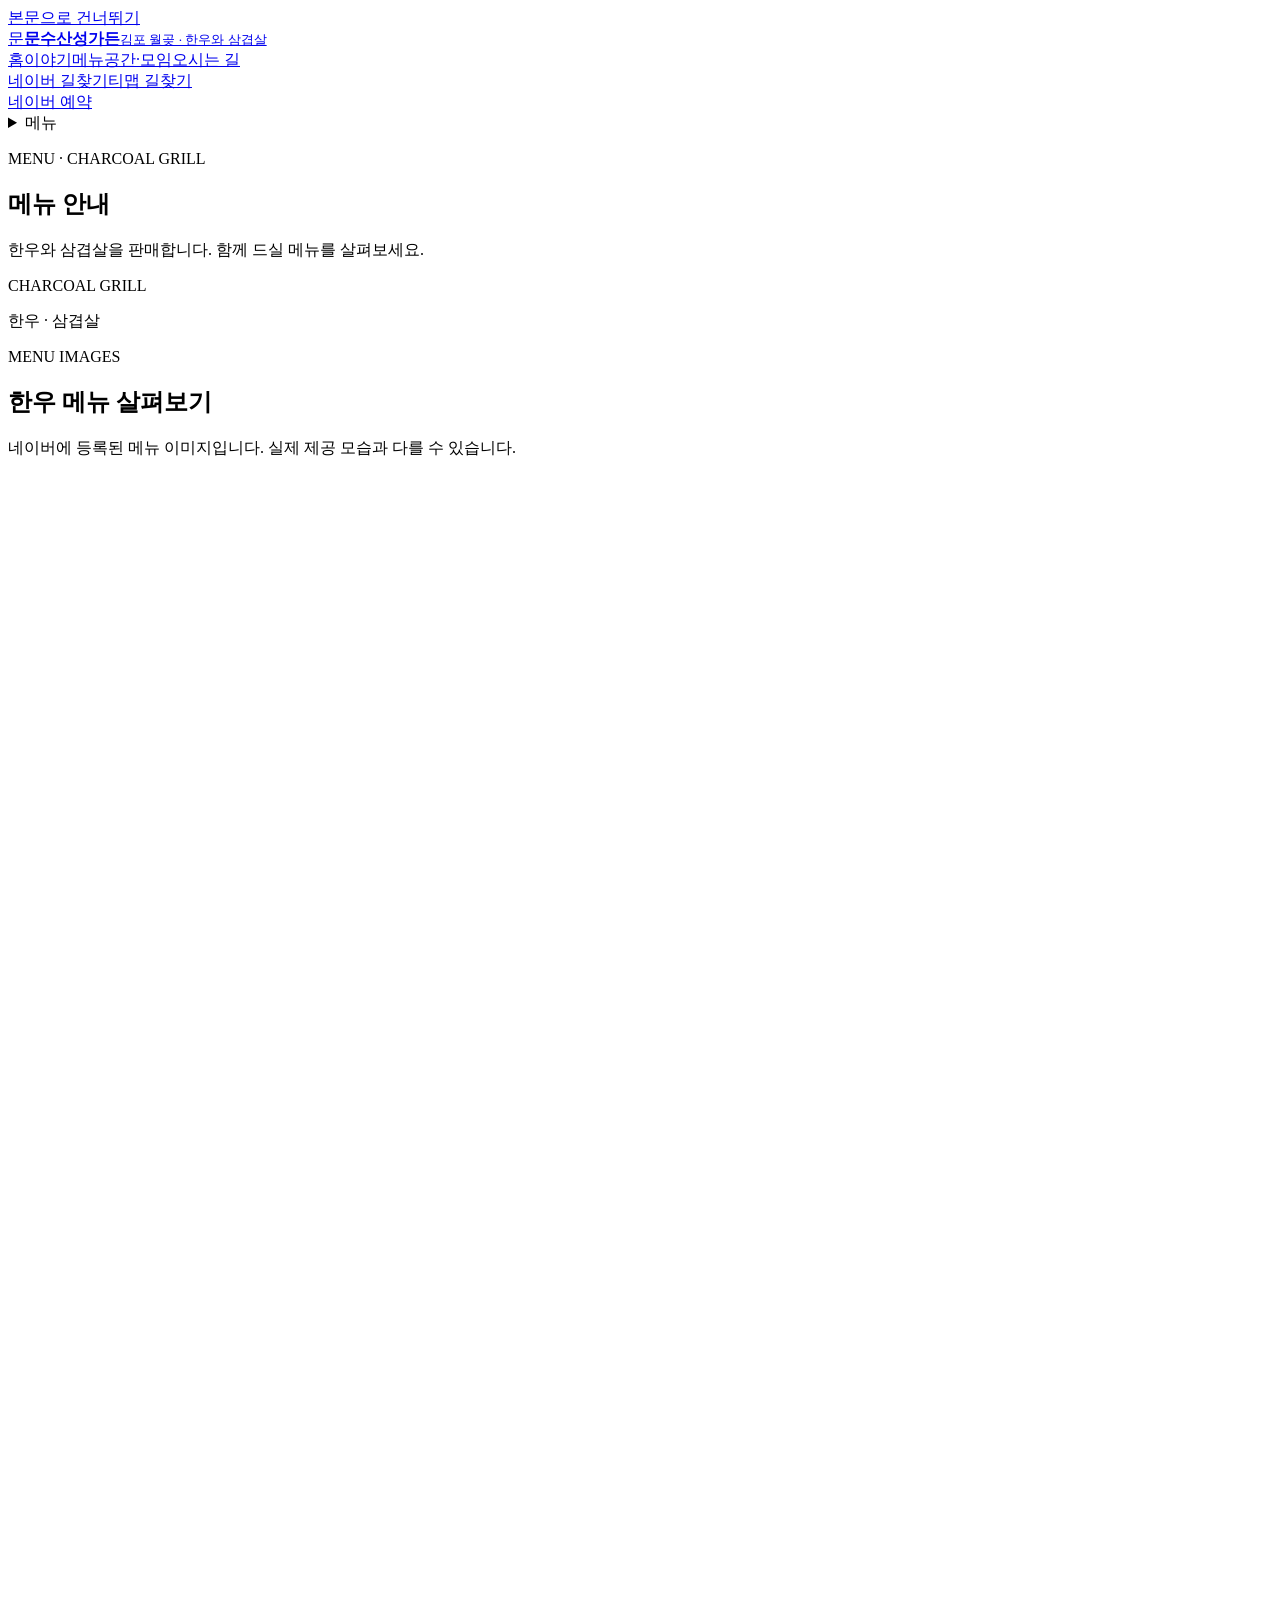
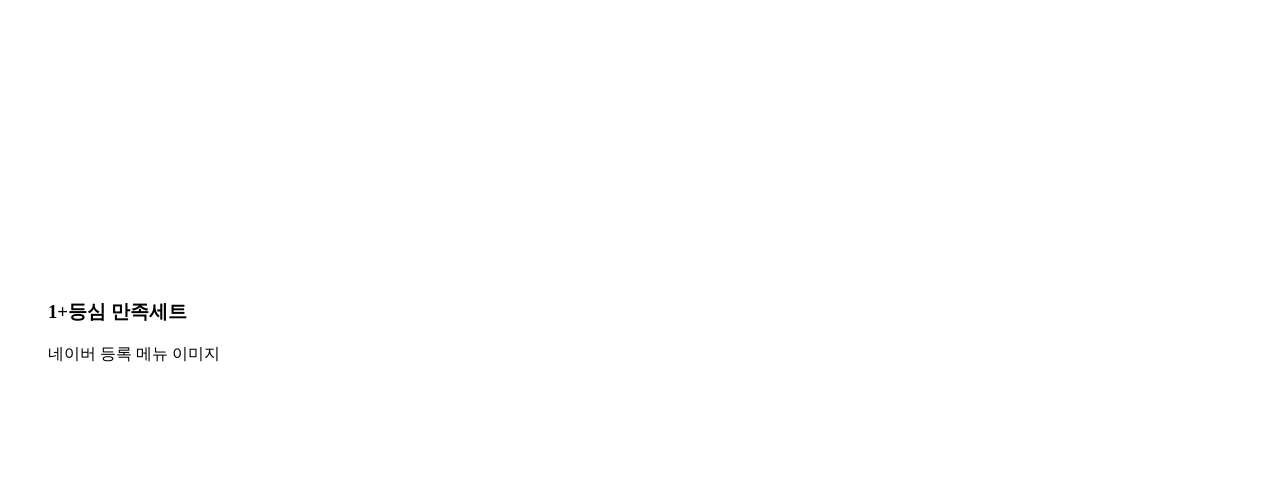
==== menu/index.html @ 312e9625 "문수산성가든 고객용 정적 홈페이지 최초 공개 검증된 Pages 후보 81파일만 포함. 실제 사진 및 5개 페이지, 예약과 길찾기 연결. 개발 원본과 내부 자료 제외." ====
<!DOCTYPE html><html lang="ko"><head><meta charset="UTF-8"><meta name="viewport" content="width=device-width, initial-scale=1"><meta name="generator" content="Astro v7.2.1"><meta name="robots" content="index, follow"><meta name="description" content="문수산성가든의 한우 메뉴 이미지와 네이버에 등록된 한우·돼지고기·식사 메뉴판을 확인하세요."><meta property="og:type" content="website"><meta property="og:locale" content="ko_KR"><meta property="og:site_name" content="문수산성가든"><meta property="og:title" content="대표 메뉴 | 문수산성가든"><meta property="og:description" content="문수산성가든의 한우 메뉴 이미지와 네이버에 등록된 한우·돼지고기·식사 메뉴판을 확인하세요."><meta name="twitter:card" content="summary"><meta name="theme-color" content="#183a31"><title>대표 메뉴 | 문수산성가든</title><link rel="stylesheet" href="/munsusanseong-garden/_astro/BaseLayout.BiFxK9zG.css"></head><body class="has-mobile-actions" data-mobile-action-count="3"><a class="skip-link" href="#main-content">본문으로 건너뛰기</a><header class="site-header"><div class="shell header-inner"><a class="brand" href="/munsusanseong-garden/" aria-label="문수산성가든 홈"><span class="brand-mark" aria-hidden="true">문</span><span class="brand-copy"><strong>문수산성가든</strong><small>김포 월곶 · 한우와 삼겹살</small></span></a><nav class="desktop-nav" aria-label="주요 메뉴"><a href="/munsusanseong-garden/">홈</a><a href="/munsusanseong-garden/story/">이야기</a><a href="/munsusanseong-garden/menu/" aria-current="page">메뉴</a><a href="/munsusanseong-garden/space/">공간·모임</a><a href="/munsusanseong-garden/visit/">오시는 길</a></nav><div class="header-actions"><div class="header-visit-actions"><a class="action-link action-link--header" href="https://map.naver.com/p/directions/-/3z02u9,2ASVfe,%EB%AC%B8%EC%88%98%EC%82%B0%EC%84%B1%EA%B0%80%EB%93%A0,11870357,PLACE_POI/-/transit?c=14.00,0,0,0,dh" target="_blank" rel="noopener noreferrer" aria-label="네이버 길찾기" data-cta-status="confirmed" data-action-key="naver-directions" style="--action-icon: url(/munsusanseong-garden/images/brands/naver-map.png)">네이버 길찾기</a><a class="action-link action-link--header" href="https://tmap.life/bdfa092c1" target="_blank" rel="noopener noreferrer" aria-label="티맵 길찾기" data-cta-status="confirmed" data-action-key="tmap-directions" style="--action-icon: url(/munsusanseong-garden/images/brands/tmap.png)">티맵 길찾기</a></div><a class="action-link action-link--header" href="https://map.naver.com/p/entry/place/11870357?lng=126.5579813&amp;lat=37.7303524&amp;placePath=%2Fbooking%3Ffrom%3Dmap%26fromPanelNum%3D1%26additionalHeight%3D76%26timestamp%3D202611030040%26locale%3Dko%26svcName%3Dmap_pcv5%26entry%3Dbmp&amp;entry=plt&amp;searchType=place&amp;c=15.00,0,0,0,dh" target="_blank" rel="noopener noreferrer" aria-label="네이버 예약" data-cta-status="confirmed" data-action-key="naver-reservation">네이버 예약</a><details class="mobile-menu" data-mobile-menu><summary aria-label="메뉴 열기" aria-expanded="false" aria-controls="mobile-navigation"><span data-menu-label>메뉴</span><span class="menu-lines" aria-hidden="true"></span></summary><nav id="mobile-navigation" aria-label="모바일 주요 메뉴"><a href="/munsusanseong-garden/">홈</a><a href="/munsusanseong-garden/story/">이야기</a><a href="/munsusanseong-garden/menu/" aria-current="page">메뉴</a><a href="/munsusanseong-garden/space/">공간·모임</a><a href="/munsusanseong-garden/visit/">오시는 길</a><a class="action-link action-link--secondary" href="https://map.naver.com/p/directions/-/3z02u9,2ASVfe,%EB%AC%B8%EC%88%98%EC%82%B0%EC%84%B1%EA%B0%80%EB%93%A0,11870357,PLACE_POI/-/transit?c=14.00,0,0,0,dh" target="_blank" rel="noopener noreferrer" aria-label="네이버 길찾기" data-cta-status="confirmed" data-action-key="naver-directions" style="--action-icon: url(/munsusanseong-garden/images/brands/naver-map.png)">네이버 길찾기</a><a class="action-link action-link--secondary" href="https://tmap.life/bdfa092c1" target="_blank" rel="noopener noreferrer" aria-label="티맵 길찾기" data-cta-status="confirmed" data-action-key="tmap-directions" style="--action-icon: url(/munsusanseong-garden/images/brands/tmap.png)">티맵 길찾기</a></nav></details></div></div></header><script type="module">document.querySelectorAll(`[data-mobile-menu]`).forEach(e=>{let t=e.querySelector(`summary`),n=e.querySelector(`[data-menu-label]`),r=e.querySelector(`nav`);if(!t||!n||!r)return;let i=()=>{let r=e.open;t.setAttribute(`aria-expanded`,String(r)),t.setAttribute(`aria-label`,r?`메뉴 닫기`:`메뉴 열기`),n.textContent=r?`닫기`:`메뉴`,document.body.classList.toggle(`mobile-menu-open`,r)};e.addEventListener(`toggle`,()=>{i(),e.open&&requestAnimationFrame(()=>r.querySelector(`a`)?.focus())}),document.addEventListener(`keydown`,n=>{n.key===`Escape`&&e.open&&(e.open=!1,t.focus())}),document.addEventListener(`pointerdown`,t=>{e.open&&!e.contains(t.target)&&(e.open=!1)}),r.querySelectorAll(`a`).forEach(t=>{t.addEventListener(`click`,()=>{e.open=!1})}),i()});</script><main id="main-content" tabindex="-1"><section class="menu-v2-hero" aria-labelledby="menu-page-title"><div class="shell menu-v2-hero__grid"><div class="menu-v2-hero__copy"><p class="menu-v2-kicker">MENU · CHARCOAL GRILL</p><h1 id="menu-page-title">메뉴 안내</h1><p class="menu-v2-hero__description">한우와 삼겹살을 판매합니다. 함께 드실 메뉴를 살펴보세요.</p></div><div class="menu-text-intro"><span>CHARCOAL GRILL</span><p>한우 <span aria-hidden="true">·</span> 삼겹살</p></div></div></section><section class="menu-v2-section" aria-labelledby="naver-food-title"><div class="shell"><div class="menu-v2-section-heading"><div><p class="menu-v2-kicker">MENU IMAGES</p><h2 id="naver-food-title">한우 메뉴 살펴보기</h2></div><p>네이버에 등록된 메뉴 이미지입니다. 실제 제공 모습과 다를 수 있습니다.</p></div><div class="naver-food-grid"><figure class="naver-food-card"><img src="/munsusanseong-garden/images/naver/sirloin-1122.webp" alt="접시에 담긴 등심 — 네이버 등록 메뉴 이미지" srcset="/munsusanseong-garden/images/naver/sirloin-360.webp 360w, /munsusanseong-garden/images/naver/sirloin-720.webp 720w, /munsusanseong-garden/images/naver/sirloin-1122.webp 1122w" sizes="(max-width: 700px) calc(100vw - 40px), (max-width: 1100px) 50vw, 720px" width="1122" height="1402" loading="lazy" decoding="async"><figcaption><h3>1+등심 만족세트</h3><p>네이버 등록 메뉴 이미지</p></figcaption></figure><figure class="naver-food-card"><img src="/munsusanseong-garden/images/naver/assorted-beef-1122.webp" alt="여러 부위의 소고기가 담긴 접시 — 네이버 등록 메뉴 이미지" srcset="/munsusanseong-garden/images/naver/assorted-beef-360.webp 360w, /munsusanseong-garden/images/naver/assorted-beef-720.webp 720w, /munsusanseong-garden/images/naver/assorted-beef-1122.webp 1122w" sizes="(max-width: 700px) calc(100vw - 40px), (max-width: 1100px) 50vw, 720px" width="1122" height="1402" loading="lazy" decoding="async"><figcaption><h3>스페셜모듬 가족세트</h3><p>네이버 등록 메뉴 이미지</p></figcaption></figure></div></div></section><section class="menu-v2-section menu-v2-section--paper" aria-labelledby="naver-board-title"><div class="shell"><div class="menu-v2-section-heading"><div><p class="menu-v2-kicker">MENU BOARD</p><h2 id="naver-board-title">메뉴판</h2></div><p>이미지를 누르면 새 탭에서 크게 볼 수 있습니다.</p></div><div class="naver-board-grid"><figure><a href="/munsusanseong-garden/images/naver/menu-board-beef-1122.webp" target="_blank" rel="noopener noreferrer" aria-label="한우 메뉴판 크게 보기 (새 탭)"><img src="/munsusanseong-garden/images/naver/menu-board-beef-1122.webp" alt="네이버 등록 한우 메뉴판" srcset="/munsusanseong-garden/images/naver/menu-board-beef-360.webp 360w, /munsusanseong-garden/images/naver/menu-board-beef-720.webp 720w, /munsusanseong-garden/images/naver/menu-board-beef-1122.webp 1122w" sizes="(max-width: 700px) calc(100vw - 40px), 33vw" width="1122" height="1402" loading="lazy" decoding="async"><span>한우 메뉴판 크게 보기 ↗</span></a></figure><figure><a href="/munsusanseong-garden/images/naver/menu-board-pork-1122.webp" target="_blank" rel="noopener noreferrer" aria-label="돼지고기 메뉴판 크게 보기 (새 탭)"><img src="/munsusanseong-garden/images/naver/menu-board-pork-1122.webp" alt="네이버 등록 돼지고기 메뉴판" srcset="/munsusanseong-garden/images/naver/menu-board-pork-360.webp 360w, /munsusanseong-garden/images/naver/menu-board-pork-720.webp 720w, /munsusanseong-garden/images/naver/menu-board-pork-1122.webp 1122w" sizes="(max-width: 700px) calc(100vw - 40px), 33vw" width="1122" height="1402" loading="lazy" decoding="async"><span>돼지고기 메뉴판 크게 보기 ↗</span></a></figure><figure><a href="/munsusanseong-garden/images/naver/menu-board-sides-1122.webp" target="_blank" rel="noopener noreferrer" aria-label="식사 및 음료 메뉴판 크게 보기 (새 탭)"><img src="/munsusanseong-garden/images/naver/menu-board-sides-1122.webp" alt="네이버 등록 식사 및 음료 메뉴판" srcset="/munsusanseong-garden/images/naver/menu-board-sides-360.webp 360w, /munsusanseong-garden/images/naver/menu-board-sides-720.webp 720w, /munsusanseong-garden/images/naver/menu-board-sides-1122.webp 1122w" sizes="(max-width: 700px) calc(100vw - 40px), 33vw" width="1122" height="1402" loading="lazy" decoding="async"><span>식사 및 음료 메뉴판 크게 보기 ↗</span></a></figure></div><p class="naver-menu-note">네이버 등록 메뉴판 · 2026년 11월 5일 확인<br>등록된 메뉴 목록과 메뉴판의 일부 가격·중량이 다릅니다. 주문 전 매장에 현재 메뉴와 가격을 확인해 주세요.</p><a class="home-v2-text-link" href="https://m.place.naver.com/restaurant/11870357/menu/list" target="_blank" rel="noopener noreferrer">네이버 메뉴 확인 ↗</a></div></section><section class="menu-v2-section" aria-labelledby="menu-selection-title"><div class="shell"><div class="menu-v2-section-heading"><div><p class="menu-v2-kicker">MAIN SELECTION</p><h2 id="menu-selection-title">한우와 삼겹살</h2></div><p>아래 메뉴의 판매 부위와 중량, 가격은 매장에서 확인하실 수 있습니다.</p></div><div class="menu-v2-menu-grid"><article class="menu-v2-menu-card"><div class="menu-v2-menu-card__body"><p class="menu-v2-menu-card__category">고기류</p><h3>한우</h3></div></article><article class="menu-v2-menu-card"><div class="menu-v2-menu-card__body"><p class="menu-v2-menu-card__category">고기류</p><h3>삼겹살</h3></div></article></div><p class="menu-v2-pending-note">가격·중량은 매장 메뉴판을, 원산지는 매장 원산지 표시를 확인해 주세요.</p></div></section><section class="menu-v2-section menu-v2-section--paper" aria-labelledby="menu-charcoal-title"><div class="shell menu-v2-charcoal-layout"><div class="menu-v2-charcoal-copy"><p class="menu-v2-kicker">THE FIRE</p><h2 id="menu-charcoal-title">매장에서 쓰는 석쇠와 화로</h2><p class="menu-v2-charcoal-intro">사진은 테이블 위 석쇠와 화로가 놓인 준비 공간입니다.</p></div><div class="menu-v2-charcoal-gallery"><figure><img src="/munsusanseong-garden/images/real/grill-mesh-01-1600.webp" alt="나무 테이블 위 금속 석쇠" srcset="/munsusanseong-garden/images/real/grill-mesh-01-480.webp 480w, /munsusanseong-garden/images/real/grill-mesh-01-800.webp 800w, /munsusanseong-garden/images/real/grill-mesh-01-1200.webp 1200w, /munsusanseong-garden/images/real/grill-mesh-01-1600.webp 1600w" sizes="(max-width: 700px) calc(100vw - 40px), (max-width: 1100px) 50vw, 720px" width="1600" height="1067" style="object-position: 50% 50%;" loading="lazy" decoding="async"></figure><figure><img src="/munsusanseong-garden/images/real/charcoal-prep-area-01-1600.webp" alt="화로와 도구가 놓인 준비 공간" srcset="/munsusanseong-garden/images/real/charcoal-prep-area-01-480.webp 480w, /munsusanseong-garden/images/real/charcoal-prep-area-01-800.webp 800w, /munsusanseong-garden/images/real/charcoal-prep-area-01-1200.webp 1200w, /munsusanseong-garden/images/real/charcoal-prep-area-01-1600.webp 1600w" sizes="(max-width: 700px) calc(100vw - 40px), (max-width: 1100px) 50vw, 720px" width="1600" height="1067" style="object-position: 50% 50%;" loading="lazy" decoding="async"></figure></div></div></section><section class="menu-v2-visit" aria-labelledby="menu-visit-title"><div class="shell"><div class="menu-v2-visit__panel"><div><p class="menu-v2-kicker">예약 및 오시는 길</p><h2 id="menu-visit-title">예약하고 편하게 찾아오세요</h2><p>식사 예약은 네이버 예약을 이용해 주세요. 오시는 길은 아래 길찾기 버튼에서 확인하실 수 있습니다.</p></div><div class="menu-v2-visit__actions"><a class="action-link action-link--secondary" href="https://map.naver.com/p/entry/place/11870357?lng=126.5579813&amp;lat=37.7303524&amp;placePath=%2Fbooking%3Ffrom%3Dmap%26fromPanelNum%3D1%26additionalHeight%3D76%26timestamp%3D202611030040%26locale%3Dko%26svcName%3Dmap_pcv5%26entry%3Dbmp&amp;entry=plt&amp;searchType=place&amp;c=15.00,0,0,0,dh" target="_blank" rel="noopener noreferrer" aria-label="네이버 예약" data-cta-status="confirmed" data-action-key="naver-reservation">네이버 예약</a><a class="action-link action-link--secondary" href="https://map.naver.com/p/directions/-/3z02u9,2ASVfe,%EB%AC%B8%EC%88%98%EC%82%B0%EC%84%B1%EA%B0%80%EB%93%A0,11870357,PLACE_POI/-/transit?c=14.00,0,0,0,dh" target="_blank" rel="noopener noreferrer" aria-label="네이버 길찾기" data-cta-status="confirmed" data-action-key="naver-directions" style="--action-icon: url(/munsusanseong-garden/images/brands/naver-map.png)">네이버 길찾기</a><a class="action-link action-link--secondary" href="https://tmap.life/bdfa092c1" target="_blank" rel="noopener noreferrer" aria-label="티맵 길찾기" data-cta-status="confirmed" data-action-key="tmap-directions" style="--action-icon: url(/munsusanseong-garden/images/brands/tmap.png)">티맵 길찾기</a></div></div></div></section></main><footer class="site-footer"><div class="shell footer-grid"><div><p class="footer-name">문수산성가든</p><p class="visit-official-notice">영업시간과 휴무는 변경될 수 있으니 방문 전 네이버지도에서 확인해 주세요. <a href="https://m.place.naver.com/restaurant/11870357/home" target="_blank" rel="noopener noreferrer">문수산성가든 네이버지도</a></p></div><dl class="footer-status" aria-label="방문 안내"><div><dt>주소</dt><dd>경기 김포시 월곶면 용강로103번길 70-23</dd></div><div><dt>전화번호</dt><dd>031-997-2337</dd></div><div><dt>영업시간</dt><dd>월~토 10:00–21:30</dd></div><div><dt>정기휴무</dt><dd>매주 일요일</dd></div><div><dt>주차</dt><dd>무료 주차 가능</dd></div></dl></div><div class="shell footer-bottom"><small>© 문수산성가든.</small></div></footer><aside class="mobile-actions" aria-label="빠른 이용 안내" data-action-count="3"><a class="action-link action-link--compact" href="https://map.naver.com/p/entry/place/11870357?lng=126.5579813&amp;lat=37.7303524&amp;placePath=%2Fbooking%3Ffrom%3Dmap%26fromPanelNum%3D1%26additionalHeight%3D76%26timestamp%3D202611030040%26locale%3Dko%26svcName%3Dmap_pcv5%26entry%3Dbmp&amp;entry=plt&amp;searchType=place&amp;c=15.00,0,0,0,dh" target="_blank" rel="noopener noreferrer" aria-label="네이버 예약" data-cta-status="confirmed" data-action-key="naver-reservation">네이버 예약</a><a class="action-link action-link--compact" href="https://map.naver.com/p/directions/-/3z02u9,2ASVfe,%EB%AC%B8%EC%88%98%EC%82%B0%EC%84%B1%EA%B0%80%EB%93%A0,11870357,PLACE_POI/-/transit?c=14.00,0,0,0,dh" target="_blank" rel="noopener noreferrer" aria-label="네이버 길찾기" data-cta-status="confirmed" data-action-key="naver-directions" style="--action-icon: url(/munsusanseong-garden/images/brands/naver-map.png)">네이버 길찾기</a><a class="action-link action-link--compact" href="https://tmap.life/bdfa092c1" target="_blank" rel="noopener noreferrer" aria-label="티맵 길찾기" data-cta-status="confirmed" data-action-key="tmap-directions" style="--action-icon: url(/munsusanseong-garden/images/brands/tmap.png)">티맵 길찾기</a></aside><script type="module">var e=document.querySelector(`.skip-link`),t=document.querySelector(`#main-content`);e?.addEventListener(`click`,()=>{requestAnimationFrame(()=>t?.focus({preventScroll:!0}))});</script></body></html>
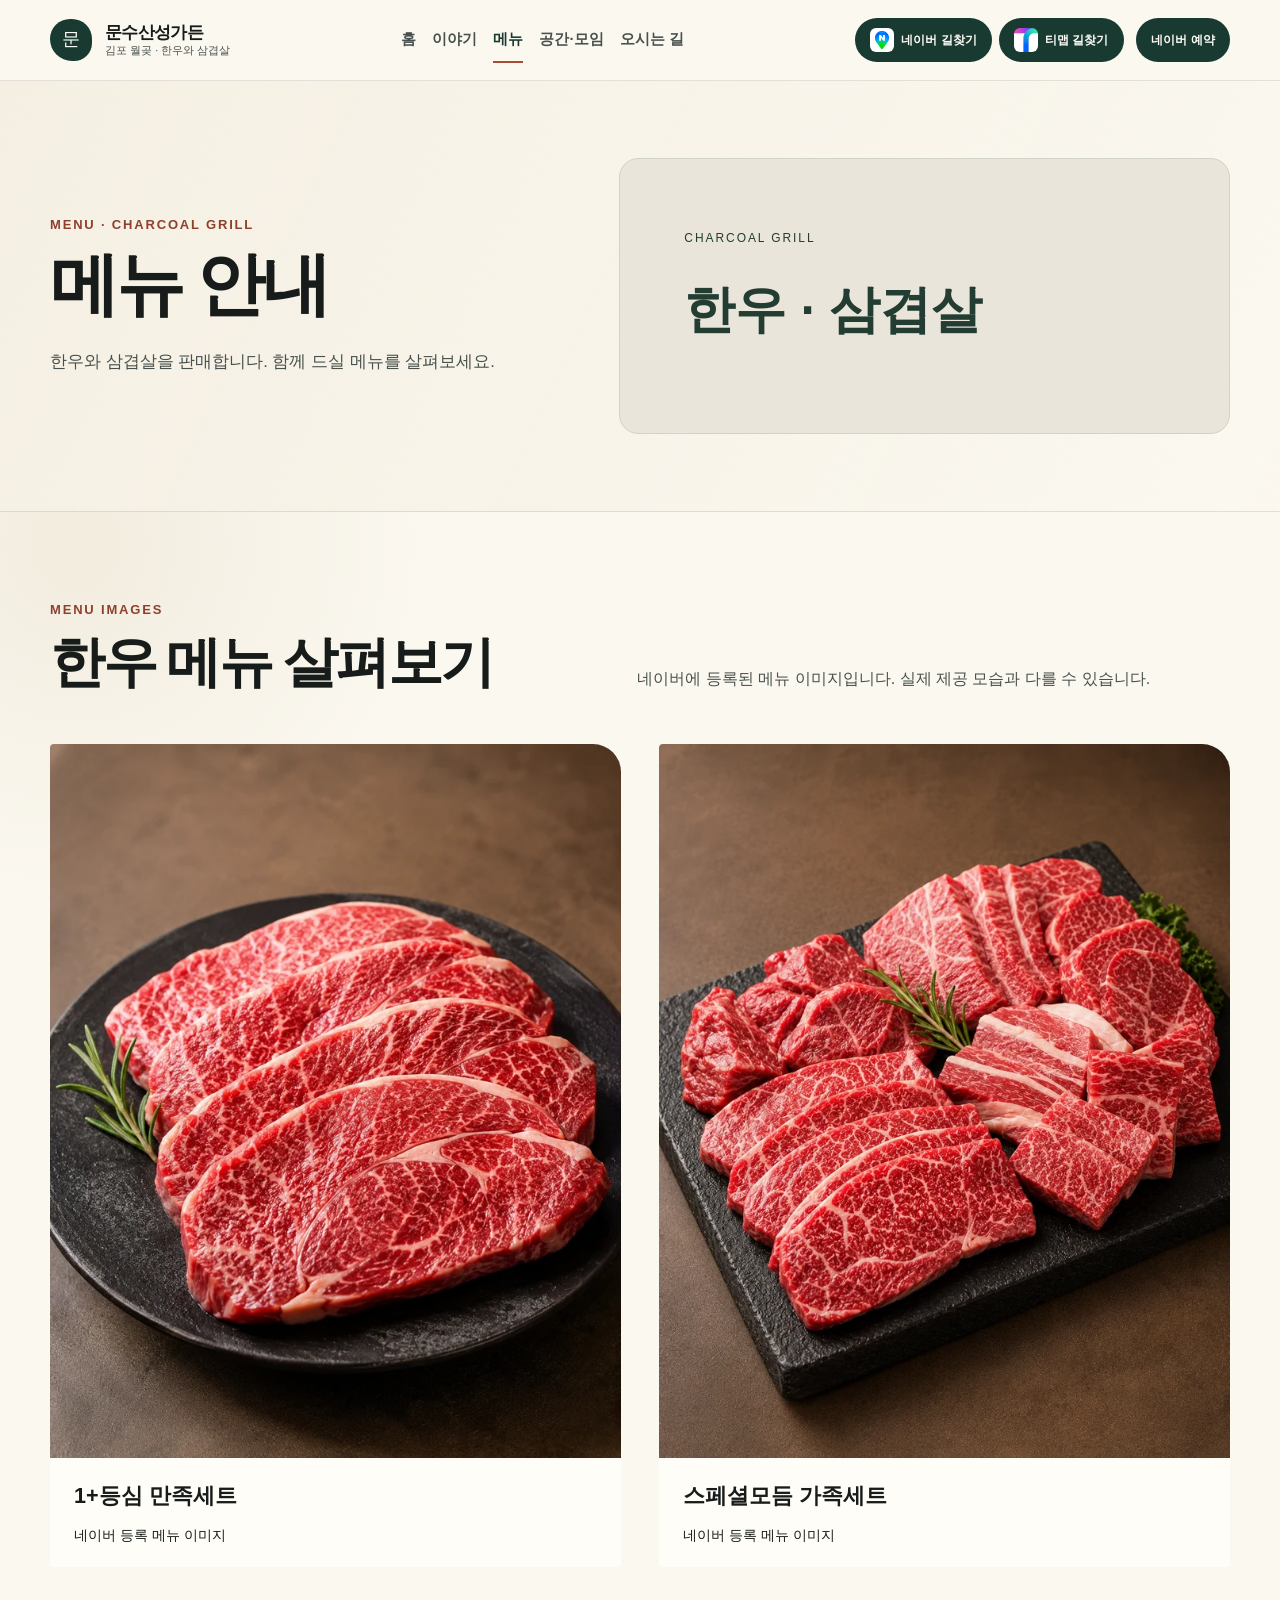
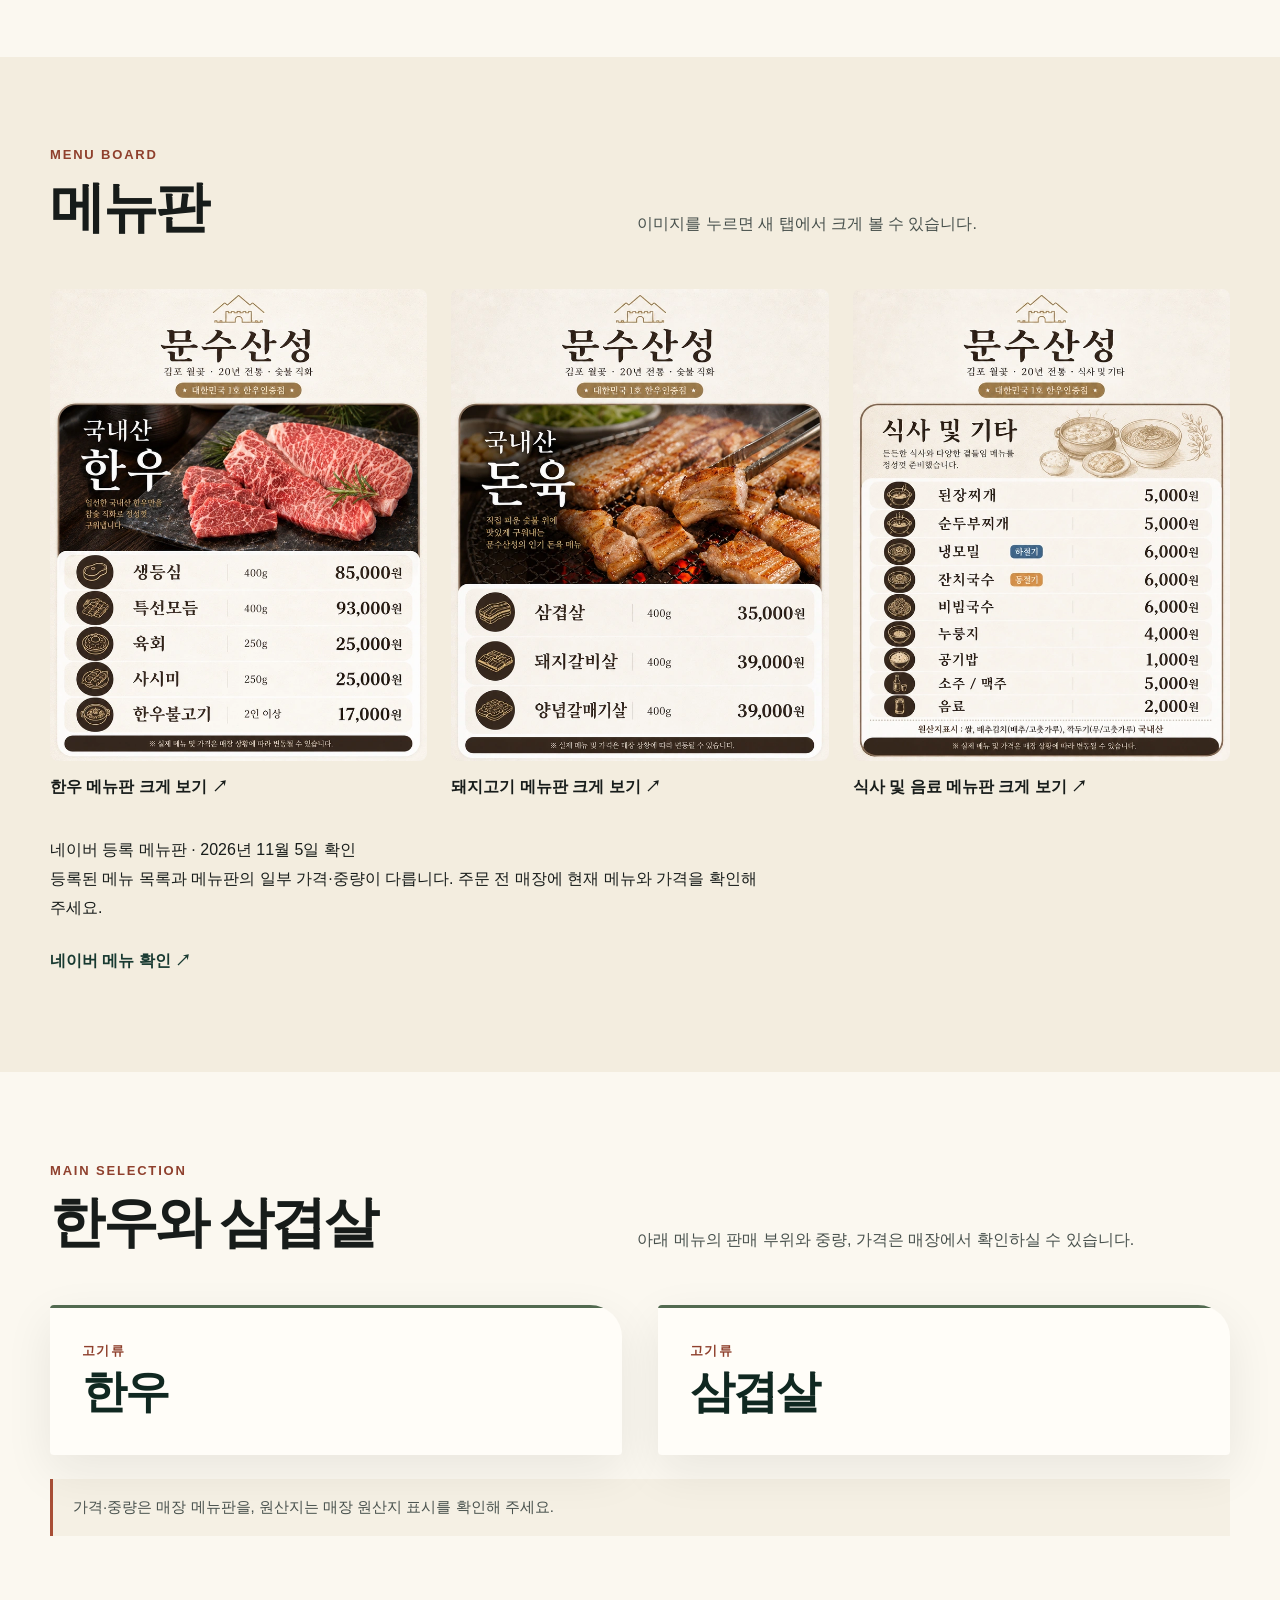
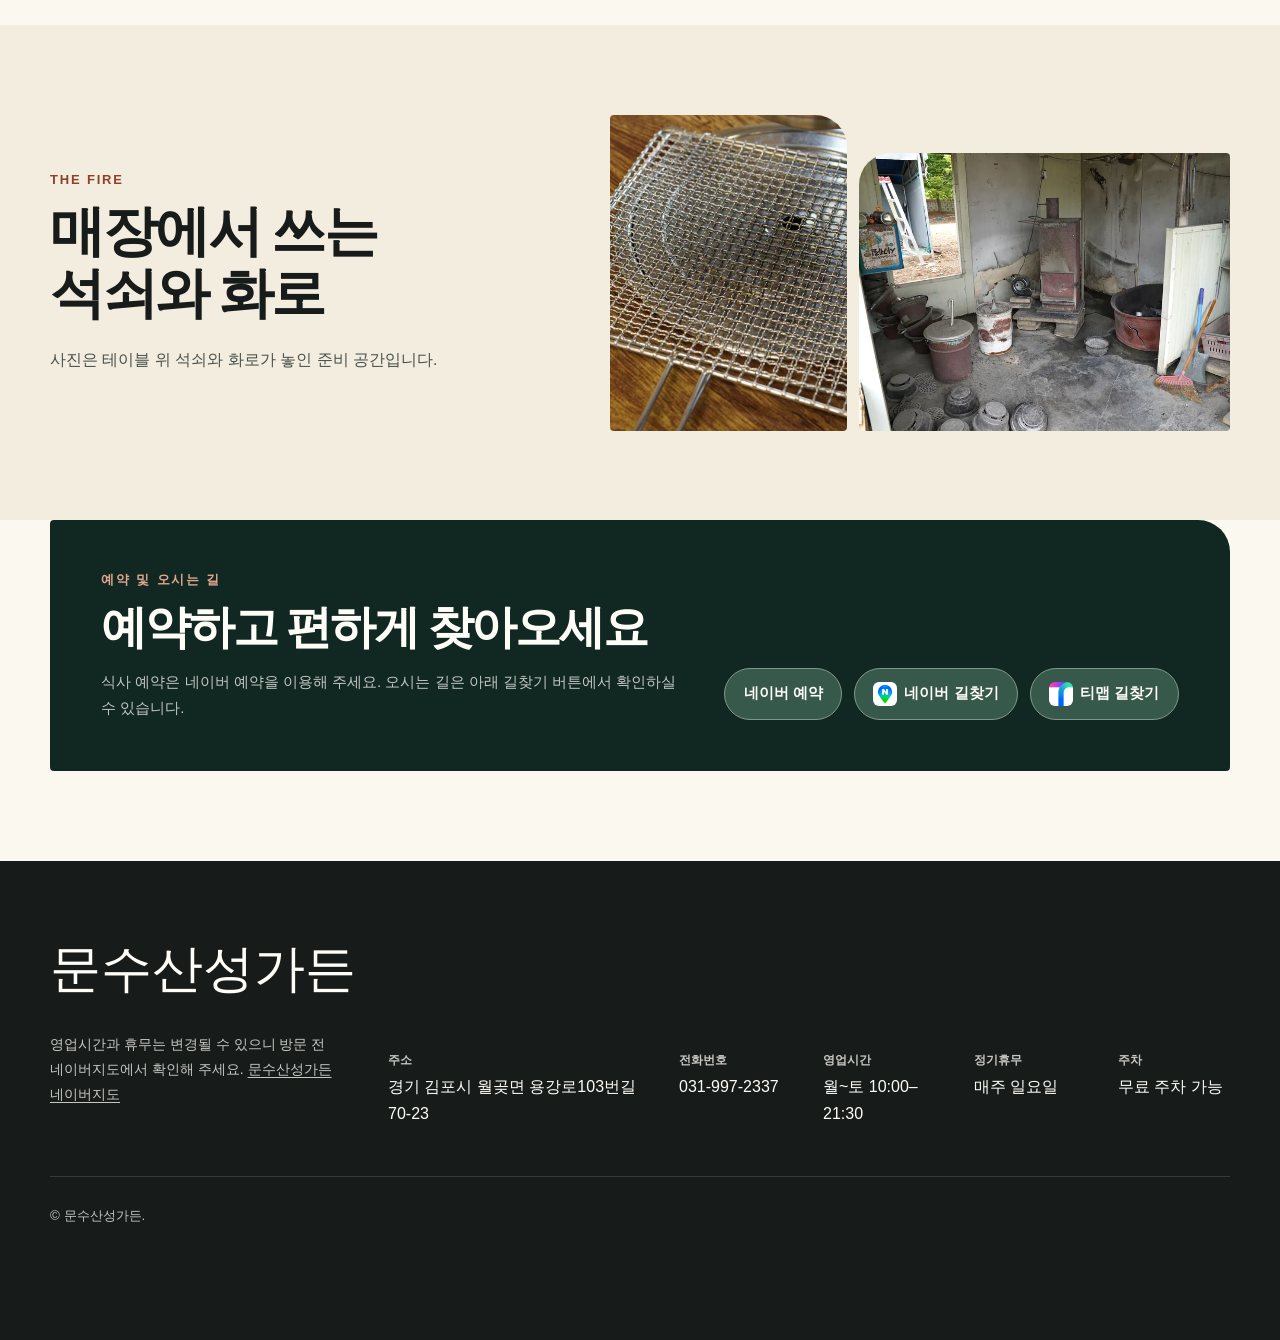
==== commit 082cc6c2: "문수산성가든 한글 도메인 루트 배포 적용 사용자 지정 도메인 CNAME 유지, 내부 자산과 페이지 링크를 루트 경로로 전환하고 canonical 및 OG URL 반영" ====
--- a/menu/index.html
+++ b/menu/index.html
@@ -1 +1 @@
-<!DOCTYPE html><html lang="ko"><head><meta charset="UTF-8"><meta name="viewport" content="width=device-width, initial-scale=1"><meta name="generator" content="Astro v7.2.1"><meta name="robots" content="index, follow"><meta name="description" content="문수산성가든의 한우 메뉴 이미지와 네이버에 등록된 한우·돼지고기·식사 메뉴판을 확인하세요."><meta property="og:type" content="website"><meta property="og:locale" content="ko_KR"><meta property="og:site_name" content="문수산성가든"><meta property="og:title" content="대표 메뉴 | 문수산성가든"><meta property="og:description" content="문수산성가든의 한우 메뉴 이미지와 네이버에 등록된 한우·돼지고기·식사 메뉴판을 확인하세요."><meta name="twitter:card" content="summary"><meta name="theme-color" content="#183a31"><title>대표 메뉴 | 문수산성가든</title><link rel="stylesheet" href="/munsusanseong-garden/_astro/BaseLayout.BiFxK9zG.css"></head><body class="has-mobile-actions" data-mobile-action-count="3"><a class="skip-link" href="#main-content">본문으로 건너뛰기</a><header class="site-header"><div class="shell header-inner"><a class="brand" href="/munsusanseong-garden/" aria-label="문수산성가든 홈"><span class="brand-mark" aria-hidden="true">문</span><span class="brand-copy"><strong>문수산성가든</strong><small>김포 월곶 · 한우와 삼겹살</small></span></a><nav class="desktop-nav" aria-label="주요 메뉴"><a href="/munsusanseong-garden/">홈</a><a href="/munsusanseong-garden/story/">이야기</a><a href="/munsusanseong-garden/menu/" aria-current="page">메뉴</a><a href="/munsusanseong-garden/space/">공간·모임</a><a href="/munsusanseong-garden/visit/">오시는 길</a></nav><div class="header-actions"><div class="header-visit-actions"><a class="action-link action-link--header" href="https://map.naver.com/p/directions/-/3z02u9,2ASVfe,%EB%AC%B8%EC%88%98%EC%82%B0%EC%84%B1%EA%B0%80%EB%93%A0,11870357,PLACE_POI/-/transit?c=14.00,0,0,0,dh" target="_blank" rel="noopener noreferrer" aria-label="네이버 길찾기" data-cta-status="confirmed" data-action-key="naver-directions" style="--action-icon: url(/munsusanseong-garden/images/brands/naver-map.png)">네이버 길찾기</a><a class="action-link action-link--header" href="https://tmap.life/bdfa092c1" target="_blank" rel="noopener noreferrer" aria-label="티맵 길찾기" data-cta-status="confirmed" data-action-key="tmap-directions" style="--action-icon: url(/munsusanseong-garden/images/brands/tmap.png)">티맵 길찾기</a></div><a class="action-link action-link--header" href="https://map.naver.com/p/entry/place/11870357?lng=126.5579813&amp;lat=37.7303524&amp;placePath=%2Fbooking%3Ffrom%3Dmap%26fromPanelNum%3D1%26additionalHeight%3D76%26timestamp%3D202611030040%26locale%3Dko%26svcName%3Dmap_pcv5%26entry%3Dbmp&amp;entry=plt&amp;searchType=place&amp;c=15.00,0,0,0,dh" target="_blank" rel="noopener noreferrer" aria-label="네이버 예약" data-cta-status="confirmed" data-action-key="naver-reservation">네이버 예약</a><details class="mobile-menu" data-mobile-menu><summary aria-label="메뉴 열기" aria-expanded="false" aria-controls="mobile-navigation"><span data-menu-label>메뉴</span><span class="menu-lines" aria-hidden="true"></span></summary><nav id="mobile-navigation" aria-label="모바일 주요 메뉴"><a href="/munsusanseong-garden/">홈</a><a href="/munsusanseong-garden/story/">이야기</a><a href="/munsusanseong-garden/menu/" aria-current="page">메뉴</a><a href="/munsusanseong-garden/space/">공간·모임</a><a href="/munsusanseong-garden/visit/">오시는 길</a><a class="action-link action-link--secondary" href="https://map.naver.com/p/directions/-/3z02u9,2ASVfe,%EB%AC%B8%EC%88%98%EC%82%B0%EC%84%B1%EA%B0%80%EB%93%A0,11870357,PLACE_POI/-/transit?c=14.00,0,0,0,dh" target="_blank" rel="noopener noreferrer" aria-label="네이버 길찾기" data-cta-status="confirmed" data-action-key="naver-directions" style="--action-icon: url(/munsusanseong-garden/images/brands/naver-map.png)">네이버 길찾기</a><a class="action-link action-link--secondary" href="https://tmap.life/bdfa092c1" target="_blank" rel="noopener noreferrer" aria-label="티맵 길찾기" data-cta-status="confirmed" data-action-key="tmap-directions" style="--action-icon: url(/munsusanseong-garden/images/brands/tmap.png)">티맵 길찾기</a></nav></details></div></div></header><script type="module">document.querySelectorAll(`[data-mobile-menu]`).forEach(e=>{let t=e.querySelector(`summary`),n=e.querySelector(`[data-menu-label]`),r=e.querySelector(`nav`);if(!t||!n||!r)return;let i=()=>{let r=e.open;t.setAttribute(`aria-expanded`,String(r)),t.setAttribute(`aria-label`,r?`메뉴 닫기`:`메뉴 열기`),n.textContent=r?`닫기`:`메뉴`,document.body.classList.toggle(`mobile-menu-open`,r)};e.addEventListener(`toggle`,()=>{i(),e.open&&requestAnimationFrame(()=>r.querySelector(`a`)?.focus())}),document.addEventListener(`keydown`,n=>{n.key===`Escape`&&e.open&&(e.open=!1,t.focus())}),document.addEventListener(`pointerdown`,t=>{e.open&&!e.contains(t.target)&&(e.open=!1)}),r.querySelectorAll(`a`).forEach(t=>{t.addEventListener(`click`,()=>{e.open=!1})}),i()});</script><main id="main-content" tabindex="-1"><section class="menu-v2-hero" aria-labelledby="menu-page-title"><div class="shell menu-v2-hero__grid"><div class="menu-v2-hero__copy"><p class="menu-v2-kicker">MENU · CHARCOAL GRILL</p><h1 id="menu-page-title">메뉴 안내</h1><p class="menu-v2-hero__description">한우와 삼겹살을 판매합니다. 함께 드실 메뉴를 살펴보세요.</p></div><div class="menu-text-intro"><span>CHARCOAL GRILL</span><p>한우 <span aria-hidden="true">·</span> 삼겹살</p></div></div></section><section class="menu-v2-section" aria-labelledby="naver-food-title"><div class="shell"><div class="menu-v2-section-heading"><div><p class="menu-v2-kicker">MENU IMAGES</p><h2 id="naver-food-title">한우 메뉴 살펴보기</h2></div><p>네이버에 등록된 메뉴 이미지입니다. 실제 제공 모습과 다를 수 있습니다.</p></div><div class="naver-food-grid"><figure class="naver-food-card"><img src="/munsusanseong-garden/images/naver/sirloin-1122.webp" alt="접시에 담긴 등심 — 네이버 등록 메뉴 이미지" srcset="/munsusanseong-garden/images/naver/sirloin-360.webp 360w, /munsusanseong-garden/images/naver/sirloin-720.webp 720w, /munsusanseong-garden/images/naver/sirloin-1122.webp 1122w" sizes="(max-width: 700px) calc(100vw - 40px), (max-width: 1100px) 50vw, 720px" width="1122" height="1402" loading="lazy" decoding="async"><figcaption><h3>1+등심 만족세트</h3><p>네이버 등록 메뉴 이미지</p></figcaption></figure><figure class="naver-food-card"><img src="/munsusanseong-garden/images/naver/assorted-beef-1122.webp" alt="여러 부위의 소고기가 담긴 접시 — 네이버 등록 메뉴 이미지" srcset="/munsusanseong-garden/images/naver/assorted-beef-360.webp 360w, /munsusanseong-garden/images/naver/assorted-beef-720.webp 720w, /munsusanseong-garden/images/naver/assorted-beef-1122.webp 1122w" sizes="(max-width: 700px) calc(100vw - 40px), (max-width: 1100px) 50vw, 720px" width="1122" height="1402" loading="lazy" decoding="async"><figcaption><h3>스페셜모듬 가족세트</h3><p>네이버 등록 메뉴 이미지</p></figcaption></figure></div></div></section><section class="menu-v2-section menu-v2-section--paper" aria-labelledby="naver-board-title"><div class="shell"><div class="menu-v2-section-heading"><div><p class="menu-v2-kicker">MENU BOARD</p><h2 id="naver-board-title">메뉴판</h2></div><p>이미지를 누르면 새 탭에서 크게 볼 수 있습니다.</p></div><div class="naver-board-grid"><figure><a href="/munsusanseong-garden/images/naver/menu-board-beef-1122.webp" target="_blank" rel="noopener noreferrer" aria-label="한우 메뉴판 크게 보기 (새 탭)"><img src="/munsusanseong-garden/images/naver/menu-board-beef-1122.webp" alt="네이버 등록 한우 메뉴판" srcset="/munsusanseong-garden/images/naver/menu-board-beef-360.webp 360w, /munsusanseong-garden/images/naver/menu-board-beef-720.webp 720w, /munsusanseong-garden/images/naver/menu-board-beef-1122.webp 1122w" sizes="(max-width: 700px) calc(100vw - 40px), 33vw" width="1122" height="1402" loading="lazy" decoding="async"><span>한우 메뉴판 크게 보기 ↗</span></a></figure><figure><a href="/munsusanseong-garden/images/naver/menu-board-pork-1122.webp" target="_blank" rel="noopener noreferrer" aria-label="돼지고기 메뉴판 크게 보기 (새 탭)"><img src="/munsusanseong-garden/images/naver/menu-board-pork-1122.webp" alt="네이버 등록 돼지고기 메뉴판" srcset="/munsusanseong-garden/images/naver/menu-board-pork-360.webp 360w, /munsusanseong-garden/images/naver/menu-board-pork-720.webp 720w, /munsusanseong-garden/images/naver/menu-board-pork-1122.webp 1122w" sizes="(max-width: 700px) calc(100vw - 40px), 33vw" width="1122" height="1402" loading="lazy" decoding="async"><span>돼지고기 메뉴판 크게 보기 ↗</span></a></figure><figure><a href="/munsusanseong-garden/images/naver/menu-board-sides-1122.webp" target="_blank" rel="noopener noreferrer" aria-label="식사 및 음료 메뉴판 크게 보기 (새 탭)"><img src="/munsusanseong-garden/images/naver/menu-board-sides-1122.webp" alt="네이버 등록 식사 및 음료 메뉴판" srcset="/munsusanseong-garden/images/naver/menu-board-sides-360.webp 360w, /munsusanseong-garden/images/naver/menu-board-sides-720.webp 720w, /munsusanseong-garden/images/naver/menu-board-sides-1122.webp 1122w" sizes="(max-width: 700px) calc(100vw - 40px), 33vw" width="1122" height="1402" loading="lazy" decoding="async"><span>식사 및 음료 메뉴판 크게 보기 ↗</span></a></figure></div><p class="naver-menu-note">네이버 등록 메뉴판 · 2026년 11월 5일 확인<br>등록된 메뉴 목록과 메뉴판의 일부 가격·중량이 다릅니다. 주문 전 매장에 현재 메뉴와 가격을 확인해 주세요.</p><a class="home-v2-text-link" href="https://m.place.naver.com/restaurant/11870357/menu/list" target="_blank" rel="noopener noreferrer">네이버 메뉴 확인 ↗</a></div></section><section class="menu-v2-section" aria-labelledby="menu-selection-title"><div class="shell"><div class="menu-v2-section-heading"><div><p class="menu-v2-kicker">MAIN SELECTION</p><h2 id="menu-selection-title">한우와 삼겹살</h2></div><p>아래 메뉴의 판매 부위와 중량, 가격은 매장에서 확인하실 수 있습니다.</p></div><div class="menu-v2-menu-grid"><article class="menu-v2-menu-card"><div class="menu-v2-menu-card__body"><p class="menu-v2-menu-card__category">고기류</p><h3>한우</h3></div></article><article class="menu-v2-menu-card"><div class="menu-v2-menu-card__body"><p class="menu-v2-menu-card__category">고기류</p><h3>삼겹살</h3></div></article></div><p class="menu-v2-pending-note">가격·중량은 매장 메뉴판을, 원산지는 매장 원산지 표시를 확인해 주세요.</p></div></section><section class="menu-v2-section menu-v2-section--paper" aria-labelledby="menu-charcoal-title"><div class="shell menu-v2-charcoal-layout"><div class="menu-v2-charcoal-copy"><p class="menu-v2-kicker">THE FIRE</p><h2 id="menu-charcoal-title">매장에서 쓰는 석쇠와 화로</h2><p class="menu-v2-charcoal-intro">사진은 테이블 위 석쇠와 화로가 놓인 준비 공간입니다.</p></div><div class="menu-v2-charcoal-gallery"><figure><img src="/munsusanseong-garden/images/real/grill-mesh-01-1600.webp" alt="나무 테이블 위 금속 석쇠" srcset="/munsusanseong-garden/images/real/grill-mesh-01-480.webp 480w, /munsusanseong-garden/images/real/grill-mesh-01-800.webp 800w, /munsusanseong-garden/images/real/grill-mesh-01-1200.webp 1200w, /munsusanseong-garden/images/real/grill-mesh-01-1600.webp 1600w" sizes="(max-width: 700px) calc(100vw - 40px), (max-width: 1100px) 50vw, 720px" width="1600" height="1067" style="object-position: 50% 50%;" loading="lazy" decoding="async"></figure><figure><img src="/munsusanseong-garden/images/real/charcoal-prep-area-01-1600.webp" alt="화로와 도구가 놓인 준비 공간" srcset="/munsusanseong-garden/images/real/charcoal-prep-area-01-480.webp 480w, /munsusanseong-garden/images/real/charcoal-prep-area-01-800.webp 800w, /munsusanseong-garden/images/real/charcoal-prep-area-01-1200.webp 1200w, /munsusanseong-garden/images/real/charcoal-prep-area-01-1600.webp 1600w" sizes="(max-width: 700px) calc(100vw - 40px), (max-width: 1100px) 50vw, 720px" width="1600" height="1067" style="object-position: 50% 50%;" loading="lazy" decoding="async"></figure></div></div></section><section class="menu-v2-visit" aria-labelledby="menu-visit-title"><div class="shell"><div class="menu-v2-visit__panel"><div><p class="menu-v2-kicker">예약 및 오시는 길</p><h2 id="menu-visit-title">예약하고 편하게 찾아오세요</h2><p>식사 예약은 네이버 예약을 이용해 주세요. 오시는 길은 아래 길찾기 버튼에서 확인하실 수 있습니다.</p></div><div class="menu-v2-visit__actions"><a class="action-link action-link--secondary" href="https://map.naver.com/p/entry/place/11870357?lng=126.5579813&amp;lat=37.7303524&amp;placePath=%2Fbooking%3Ffrom%3Dmap%26fromPanelNum%3D1%26additionalHeight%3D76%26timestamp%3D202611030040%26locale%3Dko%26svcName%3Dmap_pcv5%26entry%3Dbmp&amp;entry=plt&amp;searchType=place&amp;c=15.00,0,0,0,dh" target="_blank" rel="noopener noreferrer" aria-label="네이버 예약" data-cta-status="confirmed" data-action-key="naver-reservation">네이버 예약</a><a class="action-link action-link--secondary" href="https://map.naver.com/p/directions/-/3z02u9,2ASVfe,%EB%AC%B8%EC%88%98%EC%82%B0%EC%84%B1%EA%B0%80%EB%93%A0,11870357,PLACE_POI/-/transit?c=14.00,0,0,0,dh" target="_blank" rel="noopener noreferrer" aria-label="네이버 길찾기" data-cta-status="confirmed" data-action-key="naver-directions" style="--action-icon: url(/munsusanseong-garden/images/brands/naver-map.png)">네이버 길찾기</a><a class="action-link action-link--secondary" href="https://tmap.life/bdfa092c1" target="_blank" rel="noopener noreferrer" aria-label="티맵 길찾기" data-cta-status="confirmed" data-action-key="tmap-directions" style="--action-icon: url(/munsusanseong-garden/images/brands/tmap.png)">티맵 길찾기</a></div></div></div></section></main><footer class="site-footer"><div class="shell footer-grid"><div><p class="footer-name">문수산성가든</p><p class="visit-official-notice">영업시간과 휴무는 변경될 수 있으니 방문 전 네이버지도에서 확인해 주세요. <a href="https://m.place.naver.com/restaurant/11870357/home" target="_blank" rel="noopener noreferrer">문수산성가든 네이버지도</a></p></div><dl class="footer-status" aria-label="방문 안내"><div><dt>주소</dt><dd>경기 김포시 월곶면 용강로103번길 70-23</dd></div><div><dt>전화번호</dt><dd>031-997-2337</dd></div><div><dt>영업시간</dt><dd>월~토 10:00–21:30</dd></div><div><dt>정기휴무</dt><dd>매주 일요일</dd></div><div><dt>주차</dt><dd>무료 주차 가능</dd></div></dl></div><div class="shell footer-bottom"><small>© 문수산성가든.</small></div></footer><aside class="mobile-actions" aria-label="빠른 이용 안내" data-action-count="3"><a class="action-link action-link--compact" href="https://map.naver.com/p/entry/place/11870357?lng=126.5579813&amp;lat=37.7303524&amp;placePath=%2Fbooking%3Ffrom%3Dmap%26fromPanelNum%3D1%26additionalHeight%3D76%26timestamp%3D202611030040%26locale%3Dko%26svcName%3Dmap_pcv5%26entry%3Dbmp&amp;entry=plt&amp;searchType=place&amp;c=15.00,0,0,0,dh" target="_blank" rel="noopener noreferrer" aria-label="네이버 예약" data-cta-status="confirmed" data-action-key="naver-reservation">네이버 예약</a><a class="action-link action-link--compact" href="https://map.naver.com/p/directions/-/3z02u9,2ASVfe,%EB%AC%B8%EC%88%98%EC%82%B0%EC%84%B1%EA%B0%80%EB%93%A0,11870357,PLACE_POI/-/transit?c=14.00,0,0,0,dh" target="_blank" rel="noopener noreferrer" aria-label="네이버 길찾기" data-cta-status="confirmed" data-action-key="naver-directions" style="--action-icon: url(/munsusanseong-garden/images/brands/naver-map.png)">네이버 길찾기</a><a class="action-link action-link--compact" href="https://tmap.life/bdfa092c1" target="_blank" rel="noopener noreferrer" aria-label="티맵 길찾기" data-cta-status="confirmed" data-action-key="tmap-directions" style="--action-icon: url(/munsusanseong-garden/images/brands/tmap.png)">티맵 길찾기</a></aside><script type="module">var e=document.querySelector(`.skip-link`),t=document.querySelector(`#main-content`);e?.addEventListener(`click`,()=>{requestAnimationFrame(()=>t?.focus({preventScroll:!0}))});</script></body></html>+<!DOCTYPE html><html lang="ko"><head><meta charset="UTF-8"><meta name="viewport" content="width=device-width, initial-scale=1"><meta name="generator" content="Astro v7.2.1"><meta name="robots" content="index, follow"><meta name="description" content="문수산성가든의 한우 메뉴 이미지와 네이버에 등록된 한우·돼지고기·식사 메뉴판을 확인하세요."><link rel="canonical" href="https://xn--o39a91ofof98fpsai7b.com/menu/"><meta property="og:url" content="https://xn--o39a91ofof98fpsai7b.com/menu/"><meta property="og:type" content="website"><meta property="og:locale" content="ko_KR"><meta property="og:site_name" content="문수산성가든"><meta property="og:title" content="대표 메뉴 | 문수산성가든"><meta property="og:description" content="문수산성가든의 한우 메뉴 이미지와 네이버에 등록된 한우·돼지고기·식사 메뉴판을 확인하세요."><meta name="twitter:card" content="summary"><meta name="theme-color" content="#183a31"><title>대표 메뉴 | 문수산성가든</title><link rel="stylesheet" href="/_astro/BaseLayout.BiFxK9zG.css"></head><body class="has-mobile-actions" data-mobile-action-count="3"><a class="skip-link" href="#main-content">본문으로 건너뛰기</a><header class="site-header"><div class="shell header-inner"><a class="brand" href="/" aria-label="문수산성가든 홈"><span class="brand-mark" aria-hidden="true">문</span><span class="brand-copy"><strong>문수산성가든</strong><small>김포 월곶 · 한우와 삼겹살</small></span></a><nav class="desktop-nav" aria-label="주요 메뉴"><a href="/">홈</a><a href="/story/">이야기</a><a href="/menu/" aria-current="page">메뉴</a><a href="/space/">공간·모임</a><a href="/visit/">오시는 길</a></nav><div class="header-actions"><div class="header-visit-actions"><a class="action-link action-link--header" href="https://map.naver.com/p/directions/-/3z02u9,2ASVfe,%EB%AC%B8%EC%88%98%EC%82%B0%EC%84%B1%EA%B0%80%EB%93%A0,11870357,PLACE_POI/-/transit?c=14.00,0,0,0,dh" target="_blank" rel="noopener noreferrer" aria-label="네이버 길찾기" data-cta-status="confirmed" data-action-key="naver-directions" style="--action-icon: url(/images/brands/naver-map.png)">네이버 길찾기</a><a class="action-link action-link--header" href="https://tmap.life/bdfa092c1" target="_blank" rel="noopener noreferrer" aria-label="티맵 길찾기" data-cta-status="confirmed" data-action-key="tmap-directions" style="--action-icon: url(/images/brands/tmap.png)">티맵 길찾기</a></div><a class="action-link action-link--header" href="https://map.naver.com/p/entry/place/11870357?lng=126.5579813&amp;lat=37.7303524&amp;placePath=%2Fbooking%3Ffrom%3Dmap%26fromPanelNum%3D1%26additionalHeight%3D76%26timestamp%3D202611030040%26locale%3Dko%26svcName%3Dmap_pcv5%26entry%3Dbmp&amp;entry=plt&amp;searchType=place&amp;c=15.00,0,0,0,dh" target="_blank" rel="noopener noreferrer" aria-label="네이버 예약" data-cta-status="confirmed" data-action-key="naver-reservation">네이버 예약</a><details class="mobile-menu" data-mobile-menu><summary aria-label="메뉴 열기" aria-expanded="false" aria-controls="mobile-navigation"><span data-menu-label>메뉴</span><span class="menu-lines" aria-hidden="true"></span></summary><nav id="mobile-navigation" aria-label="모바일 주요 메뉴"><a href="/">홈</a><a href="/story/">이야기</a><a href="/menu/" aria-current="page">메뉴</a><a href="/space/">공간·모임</a><a href="/visit/">오시는 길</a><a class="action-link action-link--secondary" href="https://map.naver.com/p/directions/-/3z02u9,2ASVfe,%EB%AC%B8%EC%88%98%EC%82%B0%EC%84%B1%EA%B0%80%EB%93%A0,11870357,PLACE_POI/-/transit?c=14.00,0,0,0,dh" target="_blank" rel="noopener noreferrer" aria-label="네이버 길찾기" data-cta-status="confirmed" data-action-key="naver-directions" style="--action-icon: url(/images/brands/naver-map.png)">네이버 길찾기</a><a class="action-link action-link--secondary" href="https://tmap.life/bdfa092c1" target="_blank" rel="noopener noreferrer" aria-label="티맵 길찾기" data-cta-status="confirmed" data-action-key="tmap-directions" style="--action-icon: url(/images/brands/tmap.png)">티맵 길찾기</a></nav></details></div></div></header><script type="module">document.querySelectorAll(`[data-mobile-menu]`).forEach(e=>{let t=e.querySelector(`summary`),n=e.querySelector(`[data-menu-label]`),r=e.querySelector(`nav`);if(!t||!n||!r)return;let i=()=>{let r=e.open;t.setAttribute(`aria-expanded`,String(r)),t.setAttribute(`aria-label`,r?`메뉴 닫기`:`메뉴 열기`),n.textContent=r?`닫기`:`메뉴`,document.body.classList.toggle(`mobile-menu-open`,r)};e.addEventListener(`toggle`,()=>{i(),e.open&&requestAnimationFrame(()=>r.querySelector(`a`)?.focus())}),document.addEventListener(`keydown`,n=>{n.key===`Escape`&&e.open&&(e.open=!1,t.focus())}),document.addEventListener(`pointerdown`,t=>{e.open&&!e.contains(t.target)&&(e.open=!1)}),r.querySelectorAll(`a`).forEach(t=>{t.addEventListener(`click`,()=>{e.open=!1})}),i()});</script><main id="main-content" tabindex="-1"><section class="menu-v2-hero" aria-labelledby="menu-page-title"><div class="shell menu-v2-hero__grid"><div class="menu-v2-hero__copy"><p class="menu-v2-kicker">MENU · CHARCOAL GRILL</p><h1 id="menu-page-title">메뉴 안내</h1><p class="menu-v2-hero__description">한우와 삼겹살을 판매합니다. 함께 드실 메뉴를 살펴보세요.</p></div><div class="menu-text-intro"><span>CHARCOAL GRILL</span><p>한우 <span aria-hidden="true">·</span> 삼겹살</p></div></div></section><section class="menu-v2-section" aria-labelledby="naver-food-title"><div class="shell"><div class="menu-v2-section-heading"><div><p class="menu-v2-kicker">MENU IMAGES</p><h2 id="naver-food-title">한우 메뉴 살펴보기</h2></div><p>네이버에 등록된 메뉴 이미지입니다. 실제 제공 모습과 다를 수 있습니다.</p></div><div class="naver-food-grid"><figure class="naver-food-card"><img src="/images/naver/sirloin-1122.webp" alt="접시에 담긴 등심 — 네이버 등록 메뉴 이미지" srcset="/images/naver/sirloin-360.webp 360w, /images/naver/sirloin-720.webp 720w, /images/naver/sirloin-1122.webp 1122w" sizes="(max-width: 700px) calc(100vw - 40px), (max-width: 1100px) 50vw, 720px" width="1122" height="1402" loading="lazy" decoding="async"><figcaption><h3>1+등심 만족세트</h3><p>네이버 등록 메뉴 이미지</p></figcaption></figure><figure class="naver-food-card"><img src="/images/naver/assorted-beef-1122.webp" alt="여러 부위의 소고기가 담긴 접시 — 네이버 등록 메뉴 이미지" srcset="/images/naver/assorted-beef-360.webp 360w, /images/naver/assorted-beef-720.webp 720w, /images/naver/assorted-beef-1122.webp 1122w" sizes="(max-width: 700px) calc(100vw - 40px), (max-width: 1100px) 50vw, 720px" width="1122" height="1402" loading="lazy" decoding="async"><figcaption><h3>스페셜모듬 가족세트</h3><p>네이버 등록 메뉴 이미지</p></figcaption></figure></div></div></section><section class="menu-v2-section menu-v2-section--paper" aria-labelledby="naver-board-title"><div class="shell"><div class="menu-v2-section-heading"><div><p class="menu-v2-kicker">MENU BOARD</p><h2 id="naver-board-title">메뉴판</h2></div><p>이미지를 누르면 새 탭에서 크게 볼 수 있습니다.</p></div><div class="naver-board-grid"><figure><a href="/images/naver/menu-board-beef-1122.webp" target="_blank" rel="noopener noreferrer" aria-label="한우 메뉴판 크게 보기 (새 탭)"><img src="/images/naver/menu-board-beef-1122.webp" alt="네이버 등록 한우 메뉴판" srcset="/images/naver/menu-board-beef-360.webp 360w, /images/naver/menu-board-beef-720.webp 720w, /images/naver/menu-board-beef-1122.webp 1122w" sizes="(max-width: 700px) calc(100vw - 40px), 33vw" width="1122" height="1402" loading="lazy" decoding="async"><span>한우 메뉴판 크게 보기 ↗</span></a></figure><figure><a href="/images/naver/menu-board-pork-1122.webp" target="_blank" rel="noopener noreferrer" aria-label="돼지고기 메뉴판 크게 보기 (새 탭)"><img src="/images/naver/menu-board-pork-1122.webp" alt="네이버 등록 돼지고기 메뉴판" srcset="/images/naver/menu-board-pork-360.webp 360w, /images/naver/menu-board-pork-720.webp 720w, /images/naver/menu-board-pork-1122.webp 1122w" sizes="(max-width: 700px) calc(100vw - 40px), 33vw" width="1122" height="1402" loading="lazy" decoding="async"><span>돼지고기 메뉴판 크게 보기 ↗</span></a></figure><figure><a href="/images/naver/menu-board-sides-1122.webp" target="_blank" rel="noopener noreferrer" aria-label="식사 및 음료 메뉴판 크게 보기 (새 탭)"><img src="/images/naver/menu-board-sides-1122.webp" alt="네이버 등록 식사 및 음료 메뉴판" srcset="/images/naver/menu-board-sides-360.webp 360w, /images/naver/menu-board-sides-720.webp 720w, /images/naver/menu-board-sides-1122.webp 1122w" sizes="(max-width: 700px) calc(100vw - 40px), 33vw" width="1122" height="1402" loading="lazy" decoding="async"><span>식사 및 음료 메뉴판 크게 보기 ↗</span></a></figure></div><p class="naver-menu-note">네이버 등록 메뉴판 · 2026년 11월 5일 확인<br>등록된 메뉴 목록과 메뉴판의 일부 가격·중량이 다릅니다. 주문 전 매장에 현재 메뉴와 가격을 확인해 주세요.</p><a class="home-v2-text-link" href="https://m.place.naver.com/restaurant/11870357/menu/list" target="_blank" rel="noopener noreferrer">네이버 메뉴 확인 ↗</a></div></section><section class="menu-v2-section" aria-labelledby="menu-selection-title"><div class="shell"><div class="menu-v2-section-heading"><div><p class="menu-v2-kicker">MAIN SELECTION</p><h2 id="menu-selection-title">한우와 삼겹살</h2></div><p>아래 메뉴의 판매 부위와 중량, 가격은 매장에서 확인하실 수 있습니다.</p></div><div class="menu-v2-menu-grid"><article class="menu-v2-menu-card"><div class="menu-v2-menu-card__body"><p class="menu-v2-menu-card__category">고기류</p><h3>한우</h3></div></article><article class="menu-v2-menu-card"><div class="menu-v2-menu-card__body"><p class="menu-v2-menu-card__category">고기류</p><h3>삼겹살</h3></div></article></div><p class="menu-v2-pending-note">가격·중량은 매장 메뉴판을, 원산지는 매장 원산지 표시를 확인해 주세요.</p></div></section><section class="menu-v2-section menu-v2-section--paper" aria-labelledby="menu-charcoal-title"><div class="shell menu-v2-charcoal-layout"><div class="menu-v2-charcoal-copy"><p class="menu-v2-kicker">THE FIRE</p><h2 id="menu-charcoal-title">매장에서 쓰는 석쇠와 화로</h2><p class="menu-v2-charcoal-intro">사진은 테이블 위 석쇠와 화로가 놓인 준비 공간입니다.</p></div><div class="menu-v2-charcoal-gallery"><figure><img src="/images/real/grill-mesh-01-1600.webp" alt="나무 테이블 위 금속 석쇠" srcset="/images/real/grill-mesh-01-480.webp 480w, /images/real/grill-mesh-01-800.webp 800w, /images/real/grill-mesh-01-1200.webp 1200w, /images/real/grill-mesh-01-1600.webp 1600w" sizes="(max-width: 700px) calc(100vw - 40px), (max-width: 1100px) 50vw, 720px" width="1600" height="1067" style="object-position: 50% 50%;" loading="lazy" decoding="async"></figure><figure><img src="/images/real/charcoal-prep-area-01-1600.webp" alt="화로와 도구가 놓인 준비 공간" srcset="/images/real/charcoal-prep-area-01-480.webp 480w, /images/real/charcoal-prep-area-01-800.webp 800w, /images/real/charcoal-prep-area-01-1200.webp 1200w, /images/real/charcoal-prep-area-01-1600.webp 1600w" sizes="(max-width: 700px) calc(100vw - 40px), (max-width: 1100px) 50vw, 720px" width="1600" height="1067" style="object-position: 50% 50%;" loading="lazy" decoding="async"></figure></div></div></section><section class="menu-v2-visit" aria-labelledby="menu-visit-title"><div class="shell"><div class="menu-v2-visit__panel"><div><p class="menu-v2-kicker">예약 및 오시는 길</p><h2 id="menu-visit-title">예약하고 편하게 찾아오세요</h2><p>식사 예약은 네이버 예약을 이용해 주세요. 오시는 길은 아래 길찾기 버튼에서 확인하실 수 있습니다.</p></div><div class="menu-v2-visit__actions"><a class="action-link action-link--secondary" href="https://map.naver.com/p/entry/place/11870357?lng=126.5579813&amp;lat=37.7303524&amp;placePath=%2Fbooking%3Ffrom%3Dmap%26fromPanelNum%3D1%26additionalHeight%3D76%26timestamp%3D202611030040%26locale%3Dko%26svcName%3Dmap_pcv5%26entry%3Dbmp&amp;entry=plt&amp;searchType=place&amp;c=15.00,0,0,0,dh" target="_blank" rel="noopener noreferrer" aria-label="네이버 예약" data-cta-status="confirmed" data-action-key="naver-reservation">네이버 예약</a><a class="action-link action-link--secondary" href="https://map.naver.com/p/directions/-/3z02u9,2ASVfe,%EB%AC%B8%EC%88%98%EC%82%B0%EC%84%B1%EA%B0%80%EB%93%A0,11870357,PLACE_POI/-/transit?c=14.00,0,0,0,dh" target="_blank" rel="noopener noreferrer" aria-label="네이버 길찾기" data-cta-status="confirmed" data-action-key="naver-directions" style="--action-icon: url(/images/brands/naver-map.png)">네이버 길찾기</a><a class="action-link action-link--secondary" href="https://tmap.life/bdfa092c1" target="_blank" rel="noopener noreferrer" aria-label="티맵 길찾기" data-cta-status="confirmed" data-action-key="tmap-directions" style="--action-icon: url(/images/brands/tmap.png)">티맵 길찾기</a></div></div></div></section></main><footer class="site-footer"><div class="shell footer-grid"><div><p class="footer-name">문수산성가든</p><p class="visit-official-notice">영업시간과 휴무는 변경될 수 있으니 방문 전 네이버지도에서 확인해 주세요. <a href="https://m.place.naver.com/restaurant/11870357/home" target="_blank" rel="noopener noreferrer">문수산성가든 네이버지도</a></p></div><dl class="footer-status" aria-label="방문 안내"><div><dt>주소</dt><dd>경기 김포시 월곶면 용강로103번길 70-23</dd></div><div><dt>전화번호</dt><dd>031-997-2337</dd></div><div><dt>영업시간</dt><dd>월~토 10:00–21:30</dd></div><div><dt>정기휴무</dt><dd>매주 일요일</dd></div><div><dt>주차</dt><dd>무료 주차 가능</dd></div></dl></div><div class="shell footer-bottom"><small>© 문수산성가든.</small></div></footer><aside class="mobile-actions" aria-label="빠른 이용 안내" data-action-count="3"><a class="action-link action-link--compact" href="https://map.naver.com/p/entry/place/11870357?lng=126.5579813&amp;lat=37.7303524&amp;placePath=%2Fbooking%3Ffrom%3Dmap%26fromPanelNum%3D1%26additionalHeight%3D76%26timestamp%3D202611030040%26locale%3Dko%26svcName%3Dmap_pcv5%26entry%3Dbmp&amp;entry=plt&amp;searchType=place&amp;c=15.00,0,0,0,dh" target="_blank" rel="noopener noreferrer" aria-label="네이버 예약" data-cta-status="confirmed" data-action-key="naver-reservation">네이버 예약</a><a class="action-link action-link--compact" href="https://map.naver.com/p/directions/-/3z02u9,2ASVfe,%EB%AC%B8%EC%88%98%EC%82%B0%EC%84%B1%EA%B0%80%EB%93%A0,11870357,PLACE_POI/-/transit?c=14.00,0,0,0,dh" target="_blank" rel="noopener noreferrer" aria-label="네이버 길찾기" data-cta-status="confirmed" data-action-key="naver-directions" style="--action-icon: url(/images/brands/naver-map.png)">네이버 길찾기</a><a class="action-link action-link--compact" href="https://tmap.life/bdfa092c1" target="_blank" rel="noopener noreferrer" aria-label="티맵 길찾기" data-cta-status="confirmed" data-action-key="tmap-directions" style="--action-icon: url(/images/brands/tmap.png)">티맵 길찾기</a></aside><script type="module">var e=document.querySelector(`.skip-link`),t=document.querySelector(`#main-content`);e?.addEventListener(`click`,()=>{requestAnimationFrame(()=>t?.focus({preventScroll:!0}))});</script></body></html>
--- a/_astro/BaseLayout.BiFxK9zG.css
+++ b/_astro/BaseLayout.BiFxK9zG.css
@@ -0,0 +1 @@
+:root{--pine-950:#102821;--pine-900:#183a31;--pine-800:#235044;--pine-700:#306454;--charcoal-950:#171c1a;--charcoal-800:#29302d;--charcoal-650:#48514d;--ivory-50:#fbf8f0;--ivory-100:#f3eddf;--ivory-200:#e8dfce;--sand-400:#c9b78f;--ember-700:#8f402d;--ember-600:#a84e36;--white:#fffdf8;--status:#745a25;--font-sans:"Pretendard Variable", Pretendard, "Noto Sans KR", "Apple SD Gothic Neo", sans-serif;--font-serif:"Iowan Old Style", "Noto Serif KR", "AppleMyungjo", serif;--shell:1180px;--radius-sm:.5rem;--radius-md:1rem;--radius-lg:1.75rem;--shadow-soft:0 1.25rem 4rem #171c1a1a;--transition:.18s ease}.menu-v2-kicker{color:var(--ember-700);letter-spacing:.14em;text-transform:uppercase;margin:0 0 .75rem;font-size:.8125rem;font-weight:800;line-height:1.4}.menu-v2-hero{background:linear-gradient(115deg, #f3eddfc2, #fbf8f033), var(--ivory-50);border-bottom:1px solid #183a311f;padding-block:clamp(3rem,6vw,5.25rem)}.menu-v2-hero__grid{grid-template-columns:minmax(0,.88fr) minmax(28rem,1.12fr);align-items:center;gap:clamp(2.5rem,7vw,6.5rem);display:grid}.menu-v2-hero__copy h1,.menu-v2-section-heading h2,.menu-v2-charcoal-copy h2,.menu-v2-visit__panel h2{font-family:var(--font-serif);letter-spacing:-.045em;margin:0;font-weight:600;line-height:1.12}.menu-v2-hero__copy h1{max-width:9.5ch;font-size:clamp(3.15rem,5.4vw,5.4rem)}.menu-v2-hero__description{max-width:31rem;color:var(--charcoal-650);margin:1.5rem 0 0;font-size:clamp(1rem,1.3vw,1.125rem);line-height:1.75}.menu-v2-hero__media{aspect-ratio:16/11;background:var(--pine-950);min-width:0;box-shadow:var(--shadow-soft);border-radius:.25rem 4.5rem .25rem .25rem;margin:0;position:relative;overflow:hidden}.menu-v2-hero__media:after{content:"";pointer-events:none;background:linear-gradient(#0000 64%,#10282152);position:absolute;inset:0}.menu-v2-hero__media img,.menu-v2-menu-card__media img,.menu-v2-charcoal-gallery img,.menu-v2-board-image img{object-fit:cover;width:100%;height:100%}.menu-v2-image-badge{z-index:1;color:var(--white);backdrop-filter:blur(8px);background:#171c1abd;border:1px solid #fffdf84d;border-radius:999px;padding:.38rem .7rem;font-size:.8125rem;font-weight:700;line-height:1.4;position:absolute;bottom:1rem;right:1rem}.menu-v2-section{padding-block:clamp(4.5rem,7vw,6.75rem)}.menu-v2-section--paper{background:var(--ivory-100)}.menu-v2-section--pine{color:var(--white);background:var(--pine-900)}.menu-v2-section-heading{grid-template-columns:minmax(0,.9fr) minmax(20rem,1.1fr);align-items:end;gap:clamp(2rem,8vw,7rem);margin-bottom:clamp(2rem,4vw,3.5rem);display:grid}.menu-v2-section-heading h2,.menu-v2-charcoal-copy h2,.menu-v2-visit__panel h2{font-size:clamp(2.25rem,4.3vw,4.25rem)}.menu-v2-section-heading>p{max-width:38rem;color:var(--charcoal-650);margin:0;font-size:1rem;line-height:1.75}.menu-v2-section-heading--light>p{color:#fffdf8c2}.menu-v2-section--pine .menu-v2-kicker{color:#e2a58d}.menu-v2-ai-note{width:fit-content;color:var(--charcoal-650);margin:-1rem 0 1.5rem;font-size:.8125rem;line-height:1.55}.menu-v2-menu-grid{grid-template-columns:repeat(2,minmax(0,1fr));gap:clamp(1.25rem,3vw,2.25rem);display:grid}.menu-v2-menu-card{background:var(--white);border-radius:.25rem 2rem .25rem .25rem;min-width:0;overflow:hidden;box-shadow:0 1rem 3rem #171c1a14}.menu-v2-menu-card__media{aspect-ratio:16/10;background:var(--charcoal-950);margin:0;overflow:hidden}.menu-v2-menu-card__body{padding:clamp(1.35rem,3vw,2rem)}.menu-v2-menu-card__category{color:var(--ember-700);letter-spacing:.1em;margin:0 0 .25rem;font-size:.8125rem;font-weight:800}.menu-v2-menu-card h3{color:var(--pine-950);font-family:var(--font-serif);letter-spacing:-.04em;margin:0;font-size:clamp(2rem,3.5vw,3rem);font-weight:600;line-height:1.2}.menu-v2-menu-card__details{border-top:1px solid var(--ivory-200);grid-template-columns:repeat(2,minmax(0,1fr));gap:0;margin:1.5rem 0 0;display:grid}.menu-v2-menu-card__details>div{border-bottom:1px solid var(--ivory-200);padding-block:.8rem}.menu-v2-menu-card__details dt,.menu-v2-menu-card__details dd{margin:0;font-size:.875rem;line-height:1.55}.menu-v2-menu-card__details dt{color:var(--charcoal-650)}.menu-v2-menu-card__details dd{color:var(--pine-950);margin-top:.15rem;font-weight:700}.menu-v2-pending-note{border-left:3px solid var(--ember-600);color:var(--charcoal-650);background:#f3eddfb8;margin:1.5rem 0 0;padding:1rem 1.25rem;font-size:.9375rem;line-height:1.65}.menu-v2-guide-grid{background:#fffdf82e;grid-template-columns:repeat(4,minmax(0,1fr));gap:1px;margin:0;padding:0;list-style:none;display:grid}.menu-v2-guide-grid li{background:var(--pine-900);min-width:0;padding:clamp(1.4rem,2.5vw,2rem)}.menu-v2-guide-grid span{color:#e2a58d;letter-spacing:.12em;font-size:.8125rem;font-weight:800}.menu-v2-guide-grid h3{font-family:var(--font-serif);margin:2rem 0 .65rem;font-size:clamp(1.35rem,2vw,1.7rem);font-weight:600;line-height:1.25}.menu-v2-guide-grid p{color:#fffdf8b8;margin:0;font-size:.9375rem;line-height:1.65}.menu-v2-charcoal-layout{grid-template-columns:minmax(0,.85fr) minmax(28rem,1.15fr);align-items:center;gap:clamp(3rem,8vw,7rem);display:grid}.menu-v2-charcoal-intro{max-width:35rem;color:var(--charcoal-650);margin:1.35rem 0 0;font-size:1rem;line-height:1.75}.menu-v2-charcoal-copy>.menu-v2-ai-note{margin:1.1rem 0 0}.menu-v2-charcoal-steps{border-top:1px solid #183a312e;margin:2rem 0 0;padding:0;list-style:none}.menu-v2-charcoal-steps li{border-bottom:1px solid #183a312e;grid-template-columns:2.5rem 1fr;gap:.75rem;padding-block:1rem;display:grid}.menu-v2-charcoal-steps>li>span{color:var(--ember-700);font-size:.8125rem;font-weight:800}.menu-v2-charcoal-steps h3{color:var(--pine-950);margin:0;font-size:1rem;line-height:1.5}.menu-v2-charcoal-steps p{color:var(--charcoal-650);margin:.2rem 0 0;font-size:.9375rem;line-height:1.6}.menu-v2-charcoal-gallery{grid-template-columns:minmax(0,.78fr) minmax(0,1.22fr);align-items:end;gap:.75rem;display:grid}.menu-v2-charcoal-gallery figure{aspect-ratio:3/4;background:var(--charcoal-950);border-radius:.25rem 2rem .25rem .25rem;min-width:0;margin:0;overflow:hidden}.menu-v2-charcoal-gallery figure:last-child{aspect-ratio:4/3;border-radius:2rem .25rem .25rem}.menu-v2-board-pending{min-height:12rem;color:var(--pine-900);background:var(--ivory-100);text-align:center;border:1px solid #183a312e;border-radius:.25rem 2rem .25rem .25rem;place-items:center;padding:clamp(1.5rem,4vw,3rem);display:grid}.menu-v2-board-pending p{max-width:40rem;font-family:var(--font-serif);margin:0;font-size:clamp(1.25rem,2.2vw,1.7rem);font-weight:600;line-height:1.55}.menu-v2-board-image{margin:0}.menu-v2-board-image a{justify-items:end;gap:.75rem;display:grid}.menu-v2-board-image img{object-fit:contain;background:var(--ivory-100);max-height:62rem}.menu-v2-board-image span{color:var(--pine-900);font-size:.875rem;font-weight:700}.menu-v2-visit{padding-block:0 clamp(4.5rem,7vw,6.75rem)}.menu-v2-visit__panel{color:var(--white);background:var(--pine-950);border-radius:.25rem 2rem .25rem .25rem;grid-template-columns:minmax(0,1fr) auto;align-items:end;gap:2rem;padding:clamp(1.75rem,4vw,3.5rem);display:grid}.menu-v2-visit__panel .menu-v2-kicker{color:#e2a58d}.menu-v2-visit__panel h2{font-size:clamp(2rem,3.6vw,3.5rem)}.menu-v2-visit__panel>div>p:last-child{color:#fffdf8bd;max-width:43rem;margin:1rem 0 0;font-size:.9375rem;line-height:1.7}.menu-v2-visit__actions{flex-wrap:wrap;gap:.75rem;display:flex}@media (width<=900px){.menu-v2-hero__grid,.menu-v2-charcoal-layout{grid-template-columns:1fr}.menu-v2-hero__copy{max-width:42rem}.menu-v2-hero__copy h1{max-width:10ch}.menu-v2-hero__media{aspect-ratio:16/9}.menu-v2-guide-grid{grid-template-columns:repeat(2,minmax(0,1fr))}}@media (width<=680px){.menu-v2-hero{padding-block:2rem 2.75rem}.menu-v2-hero__grid{gap:1.5rem}.menu-v2-hero__copy h1{max-width:10.5ch;font-size:clamp(2.45rem,11.6vw,3.1rem);line-height:1.12}.menu-v2-hero__description{margin-top:1rem;font-size:.9375rem;line-height:1.65}.menu-v2-hero__media{aspect-ratio:16/10;border-radius:.25rem 2.5rem .25rem .25rem}.menu-v2-image-badge{bottom:.75rem;right:.75rem}.menu-v2-section{padding-block:3.75rem}.menu-v2-section-heading{grid-template-columns:1fr;gap:1rem;margin-bottom:1.75rem}.menu-v2-section-heading h2,.menu-v2-charcoal-copy h2,.menu-v2-visit__panel h2{font-size:clamp(2rem,10vw,2.75rem)}.menu-v2-section-heading>p,.menu-v2-charcoal-intro{font-size:.9375rem;line-height:1.65}.menu-v2-ai-note{margin-top:-.5rem;font-size:.8125rem}.menu-v2-menu-grid,.menu-v2-guide-grid{grid-template-columns:1fr}.menu-v2-menu-card{border-radius:.25rem 1.5rem .25rem .25rem}.menu-v2-menu-card__media{aspect-ratio:4/3}.menu-v2-menu-card__body{padding:1.25rem}.menu-v2-menu-card__details{grid-template-columns:1fr}.menu-v2-guide-grid h3{margin-top:1rem}.menu-v2-charcoal-layout{gap:2rem}.menu-v2-charcoal-copy>.menu-v2-ai-note{margin-top:.9rem}.menu-v2-charcoal-gallery{gap:.5rem}.menu-v2-board-pending{border-radius:.25rem 1.5rem .25rem .25rem;min-height:10rem;padding:1.4rem}.menu-v2-visit{padding-bottom:3.75rem}.menu-v2-visit__panel{border-radius:.25rem 1.5rem .25rem .25rem;grid-template-columns:1fr;padding:1.5rem}.menu-v2-visit__actions,.menu-v2-visit__actions .action-link{width:100%}}*,:before,:after{box-sizing:border-box}html{scroll-behavior:smooth;background:var(--ivory-50)}body{min-width:320px;color:var(--charcoal-950);background:radial-gradient(circle at 6% 12%, #c9b78f2e, transparent 22rem), var(--ivory-50);font-family:var(--font-sans);word-break:keep-all;overflow-wrap:break-word;margin:0;font-size:1rem;line-height:1.7}body:before{z-index:-1;opacity:.18;content:"";pointer-events:none;background-image:linear-gradient(#183a310f 1px,#0000 1px);background-size:100% 5rem;position:fixed;inset:0}img,svg{max-width:100%;display:block}a{color:inherit;text-underline-offset:.2em;text-decoration-thickness:.08em}button,input,textarea,select{font:inherit}:focus-visible{outline:3px solid var(--ember-600);outline-offset:4px}.skip-link{z-index:1000;border-radius:var(--radius-sm);color:var(--white);background:var(--charcoal-950);transition:transform var(--transition);padding:.7rem 1rem;position:fixed;top:.75rem;left:.75rem;transform:translateY(-180%)}.skip-link:focus{transform:translateY(0)}.shell{width:min(calc(100% - 2rem), var(--shell));margin-inline:auto}.section{padding-block:clamp(4.5rem,9vw,8rem)}.section--dark{color:var(--white);background:var(--pine-950)}.section--paper{background:var(--ivory-100)}.section-heading{grid-template-columns:minmax(0,.75fr) minmax(18rem,1fr);align-items:end;gap:clamp(2rem,8vw,8rem);margin-bottom:clamp(2rem,5vw,4.5rem);display:grid}.section-heading h2,.page-hero h1,.home-hero h1{font-family:var(--font-serif);letter-spacing:-.045em;margin:0;font-weight:600;line-height:1.14}.section-heading h2{font-size:clamp(2rem,5vw,4rem)}.section-heading p{max-width:42rem;color:var(--charcoal-650);margin:0;font-size:clamp(1rem,1.4vw,1.15rem)}.section--dark .section-heading p{color:#fffdf8b8}.eyebrow,.photo-kicker,.card-number{color:var(--ember-600);letter-spacing:.16em;text-transform:uppercase;margin:0 0 1rem;font-size:.76rem;font-weight:800}.section--dark .eyebrow,.section--dark .card-number{color:#e2a58d}.site-header{z-index:50;backdrop-filter:blur(18px);background:#fbf8f0f0;border-bottom:1px solid #171c1a1a;position:sticky;top:0}.header-inner{justify-content:space-between;align-items:center;gap:2rem;min-height:5rem;display:flex}.brand{align-items:center;gap:.85rem;text-decoration:none;display:inline-flex}.brand-mark{aspect-ratio:1;width:2.6rem;color:var(--white);background:var(--pine-900);font-family:var(--font-serif);border-radius:50% 50% 45% 55%;place-items:center;font-size:1.1rem;display:grid}.brand-copy{line-height:1.25;display:grid}.brand-copy strong{letter-spacing:-.04em;font-size:1.08rem}.brand-copy small{color:var(--charcoal-650);font-size:.68rem}.desktop-nav{align-items:center;gap:1.7rem;display:flex}.desktop-nav a{color:var(--charcoal-650);font-size:.92rem;font-weight:700;text-decoration:none;position:relative}.desktop-nav a:after{background:var(--ember-600);content:"";height:2px;transition:transform var(--transition);position:absolute;bottom:-.65rem;left:0;right:0;transform:scaleX(0)}.desktop-nav a:hover,.desktop-nav a[aria-current=page]{color:var(--pine-900)}.desktop-nav a:hover:after,.desktop-nav a[aria-current=page]:after{transform:scaleX(1)}.mobile-menu{display:none;position:relative}.mobile-menu summary{cursor:pointer;align-items:center;gap:.6rem;padding:.7rem 0;font-weight:800;list-style:none;display:flex}.mobile-menu summary::-webkit-details-marker{display:none}.menu-lines,.menu-lines:before,.menu-lines:after{background:var(--charcoal-950);content:"";width:1.15rem;height:2px;display:block}.menu-lines{position:relative}.menu-lines:before{position:absolute;top:-.35rem}.menu-lines:after{position:absolute;top:.35rem}.mobile-menu nav{border:1px solid var(--ivory-200);border-radius:var(--radius-md);background:var(--white);width:min(17rem,100vw - 2rem);box-shadow:var(--shadow-soft);padding:.75rem;display:grid;position:absolute;top:calc(100% + .75rem);right:0}.mobile-menu nav a{border-radius:.55rem;padding:.75rem .85rem;font-weight:750;text-decoration:none}.mobile-menu nav a:hover,.mobile-menu nav a[aria-current=page]{color:var(--pine-900);background:var(--ivory-100)}.home-hero{padding-block:clamp(2.5rem,6vw,5rem) clamp(4.5rem,9vw,8rem)}.home-hero-grid{grid-template-columns:minmax(0,.9fr) minmax(22rem,1.1fr);align-items:center;gap:clamp(2rem,6vw,6rem);display:grid}.home-hero h1{max-width:9em;font-size:clamp(3.1rem,7vw,6.6rem)}.hero-lede{max-width:40rem;color:var(--charcoal-650);margin:1.6rem 0 0;font-size:clamp(1.05rem,1.7vw,1.25rem)}.button-row{flex-wrap:wrap;gap:.75rem;margin-top:2rem;display:flex}.button,.action-link{text-align:center;min-height:3.25rem;transition:transform var(--transition), background var(--transition), color var(--transition);border:1px solid #0000;border-radius:999px;justify-content:center;align-items:center;gap:.45rem;padding:.8rem 1.15rem;font-size:.92rem;font-weight:800;line-height:1.2;text-decoration:none;display:inline-flex}.button--primary,.action-link--primary{color:var(--white);background:var(--pine-900)}.button--secondary,.action-link--secondary{color:var(--charcoal-950);background:0 0;border-color:#171c1a2e}.button:hover,.action-link:not(.is-disabled):hover{transform:translateY(-2px)}.action-link.is-disabled{cursor:not-allowed;color:#6e6b63;background:#e6e0d4}.action-link.is-disabled small{font-size:.68rem;font-weight:700}.hero-visual{padding:1rem 1rem 2.2rem 3rem;position:relative}.hero-visual:before{border-radius:var(--radius-lg);background:var(--ember-600);content:"";width:45%;position:absolute;top:2rem;bottom:0;left:0}.hero-index{z-index:2;color:var(--pine-900);font-family:var(--font-serif);font-size:clamp(4rem,8vw,7rem);line-height:1;position:absolute;bottom:.2rem;right:2.2rem}.photo-placeholder{aspect-ratio:var(--photo-ratio);border-radius:var(--radius-lg);isolation:isolate;flex-direction:column;justify-content:flex-end;padding:clamp(1.25rem,4vw,2.5rem);display:flex;position:relative;overflow:hidden}.photo-placeholder:before,.photo-placeholder:after{z-index:-1;content:"";position:absolute}.photo-placeholder:before{opacity:.26;background-image:linear-gradient(120deg,#0000 42%,currentColor 42% 43%,#0000 43%),linear-gradient(60deg,#0000 66%,currentColor 66% 67%,#0000 67%);inset:0}.photo-placeholder:after{aspect-ratio:1;opacity:.28;border:1px solid;border-radius:50%;width:34%;top:15%;right:10%}.photo-placeholder--pine{color:var(--white);background:linear-gradient(145deg, var(--pine-800), var(--pine-950))}.photo-placeholder--charcoal{color:var(--white);background:linear-gradient(145deg, #3c4440, var(--charcoal-950))}.photo-placeholder--ember{color:var(--white);background:linear-gradient(145deg,#b45d43,#6e2c20)}.photo-placeholder--paper{color:var(--pine-950);background:linear-gradient(145deg, var(--ivory-100), #dfd3bd)}.photo-placeholder--pine .photo-kicker,.photo-placeholder--charcoal .photo-kicker,.photo-placeholder--ember .photo-kicker{color:#ffd0bd}.photo-placeholder--paper .photo-kicker{color:#783522}.photo-placeholder strong{max-width:18ch;font-family:var(--font-serif);font-size:clamp(1.5rem,3vw,2.6rem);line-height:1.2}.photo-placeholder p{opacity:.78;max-width:40ch;margin:.75rem 0 0;font-size:.88rem}.feature-grid,.purpose-grid,.menu-preview-grid,.story-grid{grid-template-columns:repeat(3,minmax(0,1fr));gap:1rem;display:grid}.feature-card,.purpose-card,.menu-card,.story-card{border-radius:var(--radius-md);background:#fffdf8ad;border:1px solid #171c1a1f;padding:clamp(1.4rem,3vw,2.25rem)}.feature-card h3,.purpose-card h3,.menu-card h3,.story-card h3{font-family:var(--font-serif);margin:0;font-size:clamp(1.4rem,2.2vw,2rem);line-height:1.25}.feature-card p,.purpose-card p,.menu-card p,.story-card p{color:var(--charcoal-650);margin:.8rem 0 0}.section--dark .feature-card{background:#fffdf80a;border-color:#fffdf829}.section--dark .feature-card p{color:#fffdf8ad}.split-grid{grid-template-columns:minmax(0,1fr) minmax(0,1fr);gap:clamp(1rem,3vw,2rem);display:grid}.space-collage{grid-template-columns:1.2fr .8fr;gap:1rem;display:grid}.space-collage .photo-placeholder:first-child{grid-row:span 2}.content-notice{border-radius:var(--radius-md);color:#5a461d;background:#f5ecd5;border:1px solid #745a2547;align-items:flex-start;gap:1rem;padding:1.1rem 1.25rem;display:flex}.content-notice>span{aspect-ratio:1;color:var(--white);background:var(--status);font-family:var(--font-serif);border-radius:50%;flex:0 0 1.7rem;place-items:center;font-weight:800;display:grid}.content-notice strong{margin-bottom:.2rem;display:block}.content-notice p{margin:0;font-size:.9rem}.cta-panel{border-radius:var(--radius-lg);color:var(--white);background:var(--pine-900);box-shadow:var(--shadow-soft);grid-template-columns:minmax(0,1fr) auto;align-items:center;gap:2rem;padding:clamp(2rem,6vw,4.5rem);display:grid}.cta-panel h2{max-width:14ch;font-family:var(--font-serif);margin:0;font-size:clamp(2rem,4.6vw,4rem);line-height:1.15}.cta-panel p{color:#fffdf8b8;max-width:40rem;margin:1rem 0 0}.cta-panel .action-link.is-disabled{color:var(--pine-950);background:var(--ivory-100)}.page-hero{border-bottom:1px solid #171c1a1f;padding-block:clamp(4rem,9vw,8rem)}.page-hero-grid{grid-template-columns:minmax(0,1.15fr) minmax(18rem,.85fr);align-items:end;gap:clamp(2rem,8vw,8rem);display:grid}.page-hero h1{max-width:12ch;font-size:clamp(3rem,7vw,6.2rem)}.page-hero-copy{grid-template-columns:auto 1fr;align-items:start;gap:1rem;display:grid}.page-hero-copy>span{color:var(--ember-600);font-family:var(--font-serif);font-size:1.8rem;line-height:1}.page-hero-copy p{color:var(--charcoal-650);margin:0;font-size:1.05rem}.prose-block{max-width:48rem}.prose-block h2{font-family:var(--font-serif);margin:0 0 1.2rem;font-size:clamp(2rem,4vw,3.5rem);line-height:1.2}.prose-block p{color:var(--charcoal-650);margin:0 0 1rem;font-size:1.05rem}.menu-list{gap:1.25rem;display:grid}.menu-row{border-top:1px solid #171c1a29;grid-template-columns:minmax(0,.8fr) minmax(0,1.2fr);align-items:center;gap:clamp(1.5rem,5vw,5rem);padding-block:2rem;display:grid}.menu-row:last-child{border-bottom:1px solid #171c1a29}.menu-row h2{font-family:var(--font-serif);margin:0;font-size:clamp(2.1rem,5vw,4rem)}.menu-row p{color:var(--charcoal-650);margin:.5rem 0 0}.status-tag{border-radius:999px;width:fit-content;margin-top:.8rem;padding:.2rem .55rem;font-size:.72rem;font-weight:800;display:inline-flex}.status-tag--confirmed{color:var(--pine-950);background:#dce9df}.status-tag--pending{color:#5a461d;background:#f0e1b8}.status-tag--prohibited{color:#6a251a;background:#f0cec6}.info-grid{border-top:1px solid #171c1a2e;grid-template-columns:repeat(2,minmax(0,1fr));margin:0;display:grid}.info-grid>div{border-bottom:1px solid #171c1a2e;grid-template-columns:minmax(7rem,.45fr) 1fr auto;align-items:center;gap:1rem;min-height:6rem;padding:1.25rem 1rem;display:grid;position:relative}.info-grid>div:nth-child(odd){border-right:1px solid #171c1a2e}.info-grid dt{font-weight:800}.info-grid dd{color:var(--charcoal-650);margin:0}.site-footer{color:#fffdf8c2;background:var(--charcoal-950);padding-block:4rem 7rem}.footer-grid{grid-template-columns:1fr auto;align-items:end;gap:2rem;display:grid}.footer-name{color:var(--white);font-family:var(--font-serif);margin:0;font-size:clamp(2rem,4vw,3.5rem)}.footer-note{margin:.5rem 0 0}.footer-status{gap:2rem;margin:0;display:flex}.footer-status div{min-width:7rem}.footer-status dt{font-size:.75rem;font-weight:800}.footer-status dd{color:var(--white);margin:.2rem 0 0}.footer-bottom{border-top:1px solid #fffdf824;margin-top:3rem;padding-top:1.5rem}.mobile-actions{display:none}@media (width<=900px){body.has-mobile-actions{padding-bottom:5.25rem}.desktop-nav{display:none}.mobile-menu{display:block}.home-hero-grid,.page-hero-grid,.section-heading,.split-grid,.cta-panel{grid-template-columns:1fr}.home-hero-grid{gap:3rem}.section-heading{gap:1.25rem}.feature-grid,.purpose-grid,.story-grid{grid-template-columns:1fr}.menu-preview-grid{grid-template-columns:repeat(2,minmax(0,1fr))}.hero-visual{padding-left:2rem}.info-grid{grid-template-columns:1fr}.info-grid>div:nth-child(odd){border-right:0}.footer-grid{grid-template-columns:1fr}.mobile-actions{right:.75rem;bottom:calc(.75rem + env(safe-area-inset-bottom));z-index:60;backdrop-filter:blur(16px);background:#171c1af0;border:1px solid #fffdf81f;border-radius:1rem;grid-template-columns:repeat(3,minmax(0,1fr));gap:.4rem;padding:.45rem;display:grid;position:fixed;left:.75rem;box-shadow:0 .75rem 2rem #171c1a3d}.mobile-actions[data-action-count="1"]{grid-template-columns:1fr}.mobile-actions[data-action-count="2"]{grid-template-columns:repeat(2,minmax(0,1fr))}.mobile-actions[data-action-count="3"]{grid-template-columns:1.25fr repeat(2,minmax(0,1fr))}.mobile-actions[data-action-count="4"]{grid-template-columns:repeat(2,minmax(0,1fr))}.action-link--compact{min-height:3.5rem;color:var(--white);background:var(--pine-800);border-radius:.7rem;padding:.55rem .35rem;font-size:.8125rem}.mobile-actions [data-action-key=naver-reservation]{background:var(--ember-600)}.action-link--compact.is-disabled{color:#fffdf8c7;background:#fffdf814;gap:.1rem;display:grid}.action-link--compact small{font-size:.72rem}}@media (width<=620px){.shell{width:min(calc(100% - 1.25rem), var(--shell))}.header-inner{min-height:4.5rem}.brand-copy small{display:none}.home-hero{padding-top:2rem}.home-hero h1,.page-hero h1{font-size:clamp(2.65rem,14vw,4.5rem)}.hero-visual{padding:0 0 1.8rem 1.25rem}.hero-visual:before{width:42%;top:1.25rem}.hero-index{font-size:4.5rem;right:1rem}.feature-grid,.purpose-grid,.menu-preview-grid,.story-grid,.space-collage{grid-template-columns:1fr}.space-collage .photo-placeholder:first-child{grid-row:auto}.menu-row,.info-grid>div{grid-template-columns:1fr;gap:.45rem}.info-grid>div{align-items:start}.info-grid .status-tag{position:absolute;top:1rem;right:.5rem}.footer-status{grid-template-columns:repeat(2,1fr);gap:1rem;display:grid}}@media (prefers-reduced-motion:reduce){*,:before,:after{scroll-behavior:auto!important;transition-duration:.01ms!important;animation-duration:.01ms!important;animation-iteration-count:1!important}}.sr-only{clip:rect(0, 0, 0, 0)!important;white-space:nowrap!important;border:0!important;width:1px!important;height:1px!important;margin:-1px!important;padding:0!important;position:absolute!important;overflow:hidden!important}#main-content:focus{outline:none}.header-actions{align-items:center;gap:.75rem;display:flex}@media (width>=901px){.header-inner{grid-template-columns:minmax(0,1fr) auto minmax(0,1fr);display:grid}.header-actions{justify-content:flex-end}}.action-link--header{min-height:2.7rem;color:var(--white);background:var(--pine-900);padding:.55rem .9rem;font-size:.78rem}.action-link--header.is-disabled{color:var(--pine-950);background:var(--ivory-100);gap:0;display:grid}.action-link--header small{font-size:.6rem}.mobile-menu[open] summary{color:var(--ember-700)}.mobile-menu[open] .menu-lines{display:none}.mobile-menu summary,.mobile-menu .menu-lines:before,.mobile-menu .menu-lines:after{transition:color var(--transition), transform var(--transition), background var(--transition)}.home-v2-kicker{color:var(--ember-700);letter-spacing:.08em;margin:0 0 .75rem;font-size:.78rem;font-weight:850}.home-v2-hero{padding-block:clamp(4.5rem,7vw,6.25rem) clamp(4.75rem,7.5vw,6.5rem);overflow:hidden}.home-v2-hero-grid{grid-template-columns:minmax(0,.85fr) minmax(0,1.15fr);align-items:center;gap:clamp(2rem,4.5vw,4.5rem);display:grid}.home-v2-hero-copy h1,.home-v2-section-heading h2,.home-v2-audience-layout h2,.home-v2-story-copy h2,.home-v2-final-panel h2,.home-v2-summary-heading h2{color:var(--charcoal-950);font-family:var(--font-serif);letter-spacing:-.045em;margin:0;font-weight:600;line-height:1.14}.home-v2-hero-copy h1{max-width:none;font-size:clamp(3.15rem,4.8vw,4.75rem);line-height:1.08}.home-v2-hero-copy h1 span{white-space:nowrap;display:block}.home-v2-lede{max-width:34rem;color:var(--charcoal-650);margin:1.35rem 0 0;font-size:clamp(1.02rem,1.5vw,1.18rem)}.home-v2-actions{flex-wrap:wrap;gap:.65rem;margin-top:1.6rem;display:flex}.home-v2-action-note{color:var(--charcoal-650);margin:.8rem 0 0;font-size:.78rem}.home-shot-frame{min-width:0;aspect-ratio:var(--shot-ratio);color:var(--white);background:var(--pine-900);isolation:isolate;border:1px solid #171c1a1f;border-radius:clamp(1rem,2vw,1.6rem);margin:0;position:relative;overflow:hidden}.home-shot-art{position:absolute;inset:0;overflow:hidden}.home-shot-art--image img{object-fit:cover;object-position:var(--shot-object-position);width:100%;height:100%;display:block}.home-shot-art:before,.home-shot-art:after,.home-shot-horizon,.home-shot-focus,.home-shot-detail{content:"";display:block;position:absolute}.home-shot-art:after{background:linear-gradient(#0000 35%,#0f1815c7 100%);inset:0}.home-shot-art--image:before{display:none}.home-shot-art--image:after{background:linear-gradient(#0a120f05 28%,#0a120f2e 55%,#0a120fe0 100%)}.home-shot-frame--media-only .home-shot-art--image:after{display:none}.home-shot-source-badge{z-index:4;color:#fffdf8eb;letter-spacing:.03em;backdrop-filter:blur(.3rem);background:#0f1815b8;border:1px solid #fffdf852;border-radius:999px;align-items:center;min-height:1.35rem;padding:.2rem .48rem;font-size:.58rem;font-weight:800;line-height:1;display:inline-flex;position:absolute;bottom:.7rem;right:.7rem}.home-shot-frame figcaption{z-index:3;padding:clamp(1.15rem,3vw,2rem);position:absolute;bottom:0;left:0;right:0}.home-shot-frame figcaption>span{color:#ffd0bd;letter-spacing:.08em;margin-bottom:.35rem;font-size:.68rem;font-weight:850;display:block}.home-shot-frame figcaption strong{max-width:24ch;font-size:clamp(1.2rem,2.2vw,1.85rem);line-height:1.25;display:block}.home-shot-frame figcaption p{color:#fffdf8c7;max-width:46ch;margin:.45rem 0 0;font-size:.78rem;line-height:1.5}.home-shot-frame--compact figcaption{padding:clamp(.85rem,2vw,1.25rem)}.home-shot-frame--compact figcaption strong{font-size:clamp(1rem,1.7vw,1.35rem)}.home-shot-crop-guide{z-index:2;border:1px dashed #fffdf885;border-radius:999px 999px 1rem 1rem;width:47%;position:absolute;top:8%;bottom:9%;left:50%;transform:translate(-50%)}.home-shot-crop-guide small{width:max-content;color:var(--white);background:#171c1a9e;border-radius:999px;padding:.25rem .5rem;font-size:.62rem;font-weight:800;position:absolute;top:.65rem;left:50%;transform:translate(-50%)}.home-shot-frame[data-shot-kind=hero] .home-shot-art{background:linear-gradient(#10282114,#10282180),linear-gradient(#547766 0 47%,#2d302b 47% 100%)}.home-shot-frame[data-shot-kind=hero] .home-shot-art:before{opacity:.9;background:radial-gradient(circle at 10% 80%,#21483c 0 14%,#0000 15%),radial-gradient(circle at 32% 35%,#2b5b4c 0 19%,#0000 20%),radial-gradient(circle at 58% 60%,#173d32 0 22%,#0000 23%),radial-gradient(circle at 86% 32%,#2d5a4b 0 22%,#0000 23%);height:58%;top:-9%;left:-6%;right:-4%}.home-shot-frame[data-shot-kind=hero] .home-shot-horizon{background:radial-gradient(circle at 50% 46%,#bc5b3d 0 14%,#713222 15% 28%,#242522 29% 64%,#111816 65%);border-radius:50%;height:29%;bottom:14%;left:7%;right:7%;box-shadow:0 -1.5rem 4rem #ee704147}.home-shot-frame[data-shot-kind=hero] .home-shot-focus{background:#9d5039;border-radius:46% 54% 42% 58%;height:13%;bottom:21%;left:20%;right:20%;transform:rotate(-4deg);box-shadow:inset 0 0 0 .35rem #ffcea52e}.home-shot-frame[data-shot-kind=hero] .home-shot-detail{background:#ffedd5b8;height:1px;bottom:26%;left:17%;right:17%;transform:rotate(-6deg);box-shadow:0 .45rem #ffedd56b,0 -.45rem #ffedd56b}.home-shot-frame[data-shot-kind=meat] .home-shot-art{background:linear-gradient(145deg,#672d24,#a54d38 56%,#321f1c)}.home-shot-frame[data-shot-kind=meat] .home-shot-focus{background:#be634dc7;border:2px solid #ffe2ceb8;border-radius:52% 48% 58% 42%;width:62%;height:44%;top:16%;right:13%;transform:rotate(-8deg)}.home-shot-frame[data-shot-kind=meat] .home-shot-detail{background:#ffe2cec7;width:47%;height:2px;top:29%;right:20%;transform:rotate(-15deg);box-shadow:0 .65rem #ffe2ce75,0 -.65rem #ffe2ce75}.home-shot-frame[data-shot-kind=fire] .home-shot-art{background:radial-gradient(circle at 63% 40%,#d36b43 0 8%,#893c2b 9% 21%,#0000 22%),radial-gradient(circle at 32% 60%,#ae4d34 0 8%,#0000 9%),#242a27}.home-shot-frame[data-shot-kind=fire] .home-shot-horizon{border:0 solid #ffc497b8;border-right-width:2px;border-radius:50%;width:18%;height:48%;top:10%;left:22%;transform:rotate(24deg)}.home-shot-frame[data-shot-kind=fire] .home-shot-detail{opacity:.32;background:repeating-linear-gradient(0deg,#0000 0 .8rem,#f8d5be .85rem .92rem);height:42%;top:16%;left:12%;right:12%;transform:perspective(8rem)rotateX(38deg)}.home-shot-frame[data-shot-kind=table] .home-shot-art{background:linear-gradient(145deg,#c9b993,#8f775c 54%,#4f493f)}.home-shot-frame[data-shot-kind=table] .home-shot-focus{background:radial-gradient(circle at 30%,#fffdf88f 0 8%,#0000 9%),radial-gradient(circle at 51% 35%,#fffdf89e 0 10%,#0000 11%),radial-gradient(circle at 70% 53%,#52372975 0 11%,#0000 12%);border:1px solid #fffdf8a3;border-radius:50%;width:72%;height:52%;top:12%;left:14%;transform:perspective(8rem)rotateX(38deg)}.home-shot-frame[data-shot-kind=garden] .home-shot-art{background:linear-gradient(#789584 0 56%,#52604f 56% 66%,#2d493c 67%)}.home-shot-frame[data-shot-kind=garden] .home-shot-art:before{background:radial-gradient(circle at 15% 60%,#285344 0 20%,#0000 21%),radial-gradient(circle at 48% 32%,#1f493c 0 24%,#0000 25%),radial-gradient(circle at 82% 65%,#356150 0 24%,#0000 25%);height:54%;top:-12%;left:-5%;right:-5%}.home-shot-frame[data-shot-kind=garden] .home-shot-horizon{background:#5a4938;border-radius:50%;width:5%;top:24%;bottom:10%;left:44%;transform:rotate(4deg)}.home-shot-frame[data-shot-kind=garden] .home-shot-detail{background:#183a3157;border:1px solid #fffdf87a;border-bottom:0;width:40%;height:23%;bottom:27%;right:10%}.home-shot-frame[data-shot-kind=interior] .home-shot-art{background:linear-gradient(#d7cbb3 0 60%,#836d57 61%)}.home-shot-frame[data-shot-kind=interior] .home-shot-detail{background:repeating-linear-gradient(90deg,#0000 0 23%,#363b3459 24% 25%);border:1px solid #363b348c;inset:7% 13% 28%}.home-shot-frame[data-shot-kind=interior] .home-shot-focus{background:#654d3d;border-radius:.35rem;height:19%;bottom:18%;left:22%;right:22%;box-shadow:-3.5rem 1.25rem #3f433c,3.5rem 1.25rem #3f433c}.home-shot-frame[data-shot-kind=room] .home-shot-art{background:linear-gradient(135deg,#2f3d38,#6d5b4c)}.home-shot-frame[data-shot-kind=room] .home-shot-detail{border:2px solid #ffefd37a;border-bottom:0;inset:9% 19% 18%}.home-shot-frame[data-shot-kind=room] .home-shot-focus{background:#b49b77;border-radius:50%;height:20%;bottom:19%;left:25%;right:25%;transform:perspective(6rem)rotateX(46deg)}.home-shot-frame[data-shot-kind=gathering] .home-shot-art{background:linear-gradient(145deg,#315749,#8b6e55)}.home-shot-frame[data-shot-kind=gathering] .home-shot-focus{background:#af8d67;border-radius:50%;width:62%;height:42%;top:17%;left:19%;box-shadow:-3.7rem .5rem 0 -2.6rem #e3d5bd,3.7rem .5rem 0 -2.6rem #e3d5bd,0 -3rem 0 -2.6rem #e3d5bd}.home-shot-frame[data-shot-kind=story] .home-shot-art{background:linear-gradient(135deg,#222b27 0 56%,#7e3e2d 57%)}.home-shot-frame[data-shot-kind=story] .home-shot-focus{background:#c7a17b;border-radius:50% 50% 18% 18%;width:12%;height:49%;top:12%;left:44%;transform:rotate(28deg)}.home-shot-frame[data-shot-kind=story] .home-shot-detail{border:1px solid #ffdebc94;border-radius:50%;width:31%;height:31%;top:18%;right:13%}.home-v2-summary{color:var(--white);background:var(--pine-950);padding-block:clamp(1.75rem,3vw,2.5rem)}.home-v2-summary>.shell{grid-template-columns:minmax(12rem,.65fr) minmax(0,2.35fr);align-items:center;gap:1rem clamp(2rem,5vw,5rem);display:grid}.home-v2-summary .home-v2-kicker{color:#e3a28a}.home-v2-summary-heading h2{color:var(--white);font-size:clamp(1.65rem,2.7vw,2.5rem)}.home-v2-summary-list{grid-template-columns:repeat(5,minmax(0,1fr));margin:0;padding:0;list-style:none;display:grid}.home-v2-summary-list li{border-left:1px solid #fffdf826;align-content:center;gap:.3rem;min-height:4.5rem;padding:.65rem 1rem;display:grid;position:relative}.home-v2-summary-list li>span:first-child{color:#fffdf899;font-size:.72rem;font-weight:800}.home-v2-summary-list strong{font-size:.9rem;line-height:1.35}.home-v2-status-dot{aspect-ratio:1;background:#e3a28a;border-radius:50%;width:.42rem;position:absolute;top:.8rem;right:.7rem}.home-v2-summary-note{color:#fffdf894;grid-column:2;margin:0;font-size:.72rem}.home-v2-section{padding-block:clamp(3.5rem,6vw,5.5rem)}.home-v2-section--paper{background:var(--ivory-100)}.home-v2-section--pine{color:var(--white);background:var(--pine-900)}.home-v2-section-heading{grid-template-columns:minmax(0,.9fr) minmax(18rem,1.1fr);align-items:end;gap:clamp(2rem,7vw,7rem);margin-bottom:clamp(1.75rem,3vw,2.75rem);display:grid}.home-v2-section-heading--compact{margin-bottom:clamp(1.75rem,3vw,2.75rem)}.home-v2-section-heading h2,.home-v2-audience-layout h2,.home-v2-story-copy h2,.home-v2-final-panel h2{max-width:15ch;font-size:clamp(2.25rem,4.5vw,4rem)}.home-v2-section-heading>p{max-width:42rem;color:var(--charcoal-650);margin:0;font-size:1.04rem}.home-v2-ai-notice{color:var(--charcoal-650);margin:-1.5rem 0 1.25rem;font-size:.8125rem;font-weight:700;line-height:1.5}.home-v2-menu-grid{grid-template-columns:repeat(2,minmax(0,1fr));gap:1rem;display:grid}.home-v2-menu-card{background:var(--white);border:1px solid #171c1a1f;border-radius:1.25rem;min-width:0;overflow:hidden}.home-v2-menu-card>.home-shot-frame{border:0;border-bottom:1px solid #171c1a1f;border-radius:0}.home-v2-menu-copy{padding:1.3rem}.home-v2-menu-slot{color:var(--ember-700);margin:0 0 .25rem;font-size:.7rem;font-weight:850}.home-v2-menu-copy h3{font-family:var(--font-serif);margin:0;font-size:1.55rem;line-height:1.25}.home-v2-menu-data{border-top:1px solid var(--ivory-200);grid-template-columns:repeat(2,minmax(0,1fr));margin:1rem 0 0;display:grid}.home-v2-menu-data>div{border-bottom:1px solid var(--ivory-200);min-height:3.5rem;padding:.65rem 0}.home-v2-menu-data>div:nth-child(odd){border-right:1px solid var(--ivory-200);padding-right:.75rem}.home-v2-menu-data>div:nth-child(2n){padding-left:.75rem}.home-v2-menu-data dt{color:var(--charcoal-650);font-size:.68rem;font-weight:800}.home-v2-menu-data dd{margin:.2rem 0 0;font-weight:750}.home-v2-menu-data>div:first-child dd{color:var(--pine-900);font-size:1.08rem;font-weight:850}.home-v2-pending-label{color:#5a461d;background:#f0e1b8;border-radius:999px;margin-top:.85rem;padding:.28rem .6rem;font-size:.68rem;font-weight:800;display:inline-flex}.home-v2-link-row{justify-content:flex-end;margin-top:1.5rem;display:flex}.home-v2-text-link{min-height:2.75rem;color:var(--pine-900);align-items:center;gap:.55rem;font-weight:850;text-decoration:none;display:inline-flex}.home-v2-text-link span{color:var(--ember-700);font-size:1.15rem}.home-v2-reason-list{border-top:1px solid #171c1a26;grid-template-columns:repeat(2,minmax(0,1fr));display:grid}.home-v2-reason-item{border-bottom:1px solid #171c1a26;border-right:1px solid #171c1a26;grid-template-columns:9rem minmax(0,1fr);align-items:center;gap:1.25rem;min-width:0;padding:1rem;display:grid}.home-v2-reason-item:nth-child(2n){border-right:0}.home-v2-number{color:var(--ember-700);font-size:.7rem;font-weight:850}.home-v2-reason-item h3{font-family:var(--font-serif);margin:.15rem 0 0;font-size:1.5rem}.home-v2-reason-item p{color:var(--charcoal-650);margin:.45rem 0 0;font-size:.9rem;line-height:1.55}.home-v2-space-grid{grid-template-columns:1.4fr repeat(2,minmax(0,.7fr));gap:1rem;display:grid}.home-v2-space-featured{grid-row:span 2}.home-v2-space-grid>:last-child{aspect-ratio:2/.72;grid-column:span 2}.home-v2-space-info-card{min-width:0;color:var(--white);background:var(--pine-900);border:1px solid #fffdf824;border-radius:clamp(1rem,2vw,1.6rem);grid-template-columns:minmax(0,.8fr) minmax(16rem,1.2fr);align-items:center;gap:1.5rem;padding:clamp(1.25rem,3vw,2.25rem);display:grid}.home-v2-space-info-card .home-v2-kicker{color:#e3a28a}.home-v2-space-info-card h3{color:var(--white);font-family:var(--font-serif);margin:0;font-size:clamp(1.35rem,2vw,2rem)}.home-v2-space-info-card>p{color:#fffdf8c2;max-width:34rem;margin:0;font-size:.9375rem;line-height:1.6}.home-v2-audience-layout{grid-template-columns:minmax(18rem,.8fr) minmax(0,1.2fr);align-items:start;gap:clamp(3rem,8vw,8rem);display:grid}.home-v2-section--pine .home-v2-kicker{color:#e3a28a}.home-v2-audience-layout h2{color:var(--white)}.home-v2-audience-layout header>p:last-child{color:#fffdf8ad;max-width:32rem;margin:1rem 0 0}.home-v2-audience-list{border-top:1px solid #fffdf833;margin:0;padding:0;list-style:none}.home-v2-audience-list li{border-bottom:1px solid #fffdf833;grid-template-columns:2rem 1fr;gap:1rem;padding:1.1rem 0;display:grid}.home-v2-audience-list li>span{color:#e3a28a;font-size:.7rem;font-weight:850}.home-v2-audience-list h3{font-family:var(--font-serif);margin:0;font-size:1.35rem}.home-v2-audience-list p{color:#fffdf8a6;margin:.3rem 0 0;font-size:.9rem}.home-v2-story-grid,.home-v2-visit-grid{grid-template-columns:repeat(2,minmax(0,1fr));align-items:center;gap:clamp(2rem,6vw,6rem);display:grid}.home-v2-story-copy>p:not(.home-v2-kicker){max-width:40rem;color:var(--charcoal-650);margin:1rem 0 1.15rem}.home-v2-visit-grid{align-items:stretch;gap:1rem}.home-v2-visit-grid--single{grid-template-columns:minmax(0,1fr)}.home-v2-visit-card{background:var(--white);border:1px solid #171c1a21;border-radius:1.25rem;padding:clamp(1.5rem,3vw,2.4rem)}.home-v2-visit-status{color:#5a461d;align-items:center;gap:.55rem;font-size:.76rem;font-weight:850;display:flex}.home-v2-visit-status>span{aspect-ratio:1;background:#b7892d;border-radius:50%;width:.5rem}.home-v2-visit-card dl{border-top:1px solid var(--ivory-200);grid-template-columns:repeat(2,minmax(0,1fr));margin:1rem 0 0;display:grid}.home-v2-visit-card dl>div{border-bottom:1px solid var(--ivory-200);min-height:4.25rem;padding:.75rem 0}.home-v2-visit-card dl>div:nth-child(odd){border-right:1px solid var(--ivory-200);padding-right:1rem}.home-v2-visit-card dl>div:nth-child(2n){padding-left:1rem}.home-v2-visit-card dt{color:var(--charcoal-650);font-size:.72rem;font-weight:800}.home-v2-visit-card dd{margin:.25rem 0 0;font-weight:750}.home-v2-visit-actions{margin-top:1.25rem}.home-v2-final{padding-block:clamp(2rem,5vw,4rem) clamp(4rem,7vw,6rem)}.home-v2-final-panel{color:var(--white);background:var(--charcoal-950);border-radius:1.5rem;grid-template-columns:minmax(0,1fr) auto;align-items:center;gap:2rem;padding:clamp(2rem,5vw,4rem);display:grid}.home-v2-final-panel .home-v2-kicker{color:#e3a28a}.home-v2-final-panel h2{color:var(--white)}.home-v2-final-panel p:last-child{color:#fffdf8ad;margin:.8rem 0 0}.home-v2-final-panel .home-v2-actions{margin-top:0}.home-v2-final-panel .action-link.is-disabled{color:var(--pine-950);background:var(--ivory-100)}@media (width<=900px){body.has-mobile-actions{padding-bottom:calc(5.2rem + env(safe-area-inset-bottom))}body.has-mobile-actions[data-mobile-action-count="4"]{padding-bottom:calc(8.7rem + env(safe-area-inset-bottom))}body.mobile-menu-open{overflow:hidden}.mobile-actions{padding:.45rem .75rem calc(.45rem + env(safe-area-inset-bottom));border-bottom:0;border-left:0;border-right:0;border-radius:1rem 1rem 0 0;gap:.4rem;bottom:0;left:0;right:0}.home-v2-summary>.shell,.home-v2-section-heading,.home-v2-audience-layout{grid-template-columns:1fr}.home-v2-summary>.shell{gap:1.25rem}.home-v2-summary-note{grid-column:1}.home-v2-menu-grid{grid-template-columns:1fr}.home-v2-menu-card{grid-template-columns:minmax(8.75rem,.72fr) minmax(0,1.28fr);display:grid}.home-v2-menu-card>.home-shot-frame{border-bottom:0;border-right:1px solid #171c1a1f;height:100%}.home-v2-space-grid{grid-template-columns:repeat(2,minmax(0,1fr))}.home-v2-space-featured,.home-v2-space-grid>:last-child{grid-area:auto/1/auto/-1}.home-v2-space-grid>:last-child{aspect-ratio:16/7}.home-v2-audience-layout{gap:2rem}.home-v2-audience-list{grid-template-columns:repeat(2,minmax(0,1fr));display:grid}.home-v2-audience-list li:nth-child(odd){border-right:1px solid #fffdf833;padding-right:1rem}.home-v2-audience-list li:nth-child(2n){padding-left:1rem}}@media (width<=620px){.header-inner{gap:.8rem}.brand{gap:.65rem}.brand-mark{width:2.35rem}.brand-copy strong{font-size:.98rem}.header-actions{gap:0}.action-link--header{min-height:2.5rem;padding:.45rem .6rem;font-size:.7rem}.mobile-menu summary{gap:.45rem;padding-block:.6rem;font-size:.86rem}.mobile-menu nav{border-color:#171c1a29;width:min(18rem,100vw - 1.25rem);padding:.8rem;top:calc(100% + .55rem);box-shadow:0 1.25rem 3.5rem #171c1a33}.home-v2-hero{padding-block:1.5rem 2.25rem}.home-v2-hero-grid{grid-template-columns:1fr;gap:1.35rem}.home-v2-hero-copy h1{max-width:12ch;font-size:clamp(2.55rem,12vw,3.25rem);line-height:1.08}.home-v2-lede{margin-top:.85rem;font-size:.98rem;line-height:1.6}.home-v2-actions{grid-template-columns:1.25fr repeat(2,1fr);gap:.45rem;margin-top:1rem;display:grid}.home-v2-actions[data-action-count="1"]{grid-template-columns:1fr}.home-v2-actions[data-action-count="2"]{grid-template-columns:repeat(2,minmax(0,1fr))}.home-v2-actions[data-action-count="3"]{grid-template-columns:1.25fr repeat(2,minmax(0,1fr))}.home-v2-actions[data-action-count="4"]{grid-template-columns:repeat(2,minmax(0,1fr))}body.has-mobile-actions .home-v2-hero .home-v2-actions{display:none}.home-v2-actions .action-link{min-height:3rem;padding:.55rem .45rem;font-size:.76rem}.home-v2-action-note{margin-top:.55rem;font-size:.7rem}.home-shot-frame{aspect-ratio:var(--shot-mobile-ratio);border-radius:1rem}.home-v2-hero-shot figcaption{padding:1rem}.home-v2-hero-shot figcaption strong{max-width:17ch;font-size:1.2rem}.home-v2-hero-shot figcaption p{max-width:29ch;font-size:.8125rem}.home-shot-crop-guide{width:55%}.home-v2-summary{padding-block:2rem}.home-v2-summary-heading h2{font-size:1.7rem}.home-v2-summary-list{border-top:1px solid #fffdf826;grid-template-columns:repeat(2,minmax(0,1fr))}.home-v2-summary-list li{border-bottom:1px solid #fffdf826;min-height:4.15rem;padding:.55rem .7rem}.home-v2-summary-list li:nth-child(odd){border-left:0}.home-v2-summary-list li:last-child{border-left:0;grid-column:1/-1}.home-v2-summary-list strong{font-size:.84rem}.home-v2-summary-list li>span:first-child,.home-v2-summary-note{font-size:.8125rem}.home-v2-section{padding-block:4rem}.home-v2-section-heading{gap:.85rem;margin-bottom:1.75rem}.home-v2-section-heading h2,.home-v2-audience-layout h2,.home-v2-story-copy h2,.home-v2-final-panel h2{max-width:16ch;font-size:2.15rem;line-height:1.14}.home-v2-section-heading>p{font-size:.92rem;line-height:1.6}.home-v2-ai-notice{margin:-.8rem 0 1rem}.home-v2-menu-grid{gap:.75rem}.home-v2-menu-card{grid-template-columns:7.7rem minmax(0,1fr)}.home-v2-menu-copy{padding:1rem}.home-v2-menu-copy h3{font-size:1.3rem}.home-v2-menu-data{margin-top:.65rem}.home-v2-menu-data>div{min-height:2.7rem;padding-block:.4rem}.home-v2-menu-data dt{font-size:.8125rem}.home-v2-menu-data dd{margin-top:.05rem;font-size:.875rem}.home-v2-pending-label{margin-top:.65rem;font-size:.8125rem}.home-v2-menu-card .home-shot-frame--compact figcaption p,.home-v2-menu-card .home-shot-frame--compact figcaption>span{display:none}.home-v2-menu-card .home-shot-frame--compact figcaption strong{font-size:.94rem}.home-v2-link-row{justify-content:flex-start;margin-top:1rem}.home-v2-reason-list{grid-template-columns:1fr}.home-v2-reason-item,.home-v2-reason-item:nth-child(2n){border-right:0;grid-template-columns:5.8rem minmax(0,1fr);gap:.9rem;padding:.85rem 0}.home-v2-reason-item h3{font-size:1.25rem}.home-v2-reason-item p{margin-top:.25rem;font-size:.8125rem}.home-v2-reason-item .home-shot-frame--compact figcaption{padding:.55rem}.home-v2-reason-item .home-shot-frame--compact figcaption>span,.home-v2-reason-item .home-shot-frame--compact figcaption p{display:none}.home-v2-reason-item .home-shot-frame--compact figcaption strong{font-size:.78rem}.home-v2-space-grid{gap:.65rem}.home-v2-space-grid .home-shot-frame--compact figcaption{padding:.7rem}.home-v2-space-grid .home-shot-frame--compact figcaption>span,.home-v2-space-grid .home-shot-frame--compact figcaption p{display:none}.home-v2-space-grid .home-shot-frame--compact figcaption strong{font-size:.88rem}.home-v2-space-grid>:last-child{aspect-ratio:16/7}.home-v2-space-info-card{grid-template-columns:1fr;gap:.45rem;padding:1rem}.home-v2-space-info-card h3{font-size:1.25rem}.home-v2-space-info-card>p{font-size:.8125rem}.home-v2-audience-layout{gap:1.5rem}.home-v2-audience-layout header>p:last-child{font-size:.9375rem}.home-v2-audience-list li{grid-template-columns:1.4rem 1fr;gap:.45rem;padding-block:.85rem}.home-v2-audience-list li:nth-child(odd){padding-right:.65rem}.home-v2-audience-list li:nth-child(2n){padding-left:.65rem}.home-v2-audience-list h3{font-size:1.1rem}.home-v2-audience-list p{font-size:.8125rem;line-height:1.55}.home-v2-story-grid,.home-v2-visit-grid{grid-template-columns:1fr;gap:1.5rem}.home-v2-story-copy>p:not(.home-v2-kicker){margin-block:.75rem .8rem;font-size:.9375rem}.home-v2-visit-card{padding:1.25rem}.home-v2-visit-card dl>div{min-height:3.5rem;padding-block:.55rem}.home-v2-visit-status,.home-v2-visit-card dt{font-size:.8125rem}.home-v2-visit-actions{grid-template-columns:1.25fr repeat(2,1fr)}.home-v2-final{padding-block:1.5rem 3.5rem}.home-v2-final-panel{border-radius:1rem;grid-template-columns:1fr;gap:1rem;padding:1.5rem}.home-v2-final-panel .home-v2-actions{grid-template-columns:repeat(2,minmax(0,1fr))}}@media (prefers-reduced-motion:reduce){.mobile-menu summary,.mobile-menu .menu-lines:before,.mobile-menu .menu-lines:after{transition:none}}@media (width<=620px){.home-v2-kicker{margin-bottom:.45rem;font-size:.72rem}.home-v2-hero{padding-block:1.25rem 1.75rem}.home-v2-hero-grid{gap:.85rem}.home-v2-hero-copy h1{max-width:13ch;font-size:2.35rem}.home-v2-lede{margin-top:.65rem;font-size:.95rem}.home-v2-hero-shot{aspect-ratio:16/10}.home-v2-summary{padding-block:1.45rem}.home-v2-summary>.shell{gap:.8rem}.home-v2-summary-heading h2{font-size:1.5rem}.home-v2-summary-list li{min-height:3.35rem;padding:.4rem .65rem}.home-v2-summary-note{font-size:.8125rem;line-height:1.45}.home-v2-section{padding-block:2.65rem}.home-v2-section-heading{gap:.65rem;margin-bottom:1.35rem}.home-v2-section-heading h2,.home-v2-audience-layout h2,.home-v2-story-copy h2,.home-v2-final-panel h2{font-size:1.9rem}.home-v2-section-heading>p{font-size:.9375rem;line-height:1.5}.home-v2-menu-card{grid-template-columns:7.2rem minmax(0,1fr)}.home-v2-menu-card>.home-shot-frame{aspect-ratio:auto;height:auto;min-height:100%}.home-v2-menu-copy{padding:.75rem}.home-v2-menu-slot{margin-bottom:.1rem;font-size:.62rem}.home-v2-menu-copy h3{font-size:1.25rem}.home-v2-menu-data{margin-top:.45rem}.home-v2-menu-data>div{min-height:2.3rem;padding-block:.25rem}.home-v2-menu-data>div:nth-child(odd){padding-right:.45rem}.home-v2-menu-data>div:nth-child(2n){padding-left:.45rem}.home-v2-pending-label{margin-top:.45rem;padding-block:.2rem;font-size:.8125rem}.home-v2-reason-item,.home-v2-reason-item:nth-child(2n){grid-template-columns:4.9rem minmax(0,1fr);gap:.75rem;padding-block:.65rem}.home-v2-reason-item h3{font-size:1.12rem}.home-v2-reason-item p{font-size:.85rem;line-height:1.45}.home-v2-space-featured{aspect-ratio:16/9}.home-v2-space-grid>:last-child{aspect-ratio:16/6}.home-v2-audience-layout{gap:1rem}.home-v2-audience-layout header>p:last-child{margin-top:.65rem;font-size:.9375rem;line-height:1.5}.home-v2-audience-list li{padding-block:.65rem}.home-v2-audience-list h3{font-size:1rem}.home-v2-audience-list p{margin-top:.2rem;font-size:.8125rem;line-height:1.45}.home-v2-story-grid,.home-v2-visit-grid{gap:1rem}.home-v2-story-grid>.home-shot-frame{aspect-ratio:2}.home-v2-story-copy>p:not(.home-v2-kicker){margin-block:.55rem .6rem;font-size:.9375rem;line-height:1.55}.home-v2-visit-card{padding:1rem}.home-v2-visit-card dl{margin-top:.7rem}.home-v2-visit-card dl>div{min-height:3rem;padding-block:.4rem}.home-v2-visit-card dt{font-size:.8125rem}.home-v2-visit-card dd{margin-top:.1rem}.home-v2-visit-actions{margin-top:.85rem}.home-v2-visit-grid>.home-shot-frame{aspect-ratio:2}.home-v2-final{padding-block:1rem 2rem}.home-v2-final-panel{gap:.75rem;padding:1.25rem}.home-v2-final-panel p:last-child{margin-top:.5rem;font-size:.8rem}.site-footer{padding-block:2.5rem 2rem}.footer-name{font-size:2rem}.footer-note{font-size:.84rem}.footer-bottom{margin-top:2rem}}.space-v2-kicker{color:var(--ember-700);letter-spacing:.14em;text-transform:uppercase;margin:0 0 .75rem;font-size:.8125rem;font-weight:800;line-height:1.4}.space-v2-hero{background:linear-gradient(115deg, #f3eddfc2, #fbf8f033), var(--ivory-50);border-bottom:1px solid #183a311f;padding-block:clamp(3rem,6vw,5.25rem)}.space-v2-hero__grid{grid-template-columns:minmax(0,.88fr) minmax(28rem,1.12fr);align-items:center;gap:clamp(2.5rem,7vw,6.5rem);display:grid}.space-v2-hero__copy h1,.space-v2-section-heading h2,.space-v2-visitor-copy h2,.space-v2-outdoor-copy h2,.space-v2-group-heading h2{font-family:var(--font-serif);letter-spacing:-.045em;margin:0;font-weight:600;line-height:1.12}.space-v2-hero__copy h1{max-width:9.5ch;font-size:clamp(3.15rem,5.2vw,5.25rem)}.space-v2-hero__description{max-width:32rem;color:var(--charcoal-650);margin:1.5rem 0 0;font-size:clamp(1rem,1.3vw,1.125rem);line-height:1.75}.space-v2-hero__media,.space-v2-overview-card__media,.space-v2-visitor-media figure,.space-v2-outdoor-media{background:var(--pine-950);min-width:0;margin:0;position:relative;overflow:hidden}.space-v2-hero__media{aspect-ratio:16/11;box-shadow:var(--shadow-soft);border-radius:.25rem 4.5rem .25rem .25rem}.space-v2-hero__media:after,.space-v2-overview-card__media:after,.space-v2-outdoor-media:after{content:"";pointer-events:none;background:linear-gradient(#0000 68%,#1028214d);position:absolute;inset:0}.space-v2-hero__media img,.space-v2-overview-card__media img,.space-v2-visitor-media img,.space-v2-outdoor-media img{object-fit:cover;width:100%;height:100%}.space-v2-image-badge{z-index:1;color:var(--white);backdrop-filter:blur(8px);background:#171c1abd;border:1px solid #fffdf84d;border-radius:999px;padding:.38rem .7rem;font-size:.8125rem;font-weight:700;line-height:1.4;position:absolute;bottom:1rem;right:1rem}.space-v2-section{padding-block:clamp(4.5rem,7vw,6.75rem)}.space-v2-section--paper{background:var(--ivory-100)}.space-v2-section--pine{color:var(--white);background:var(--pine-900)}.space-v2-section-heading{grid-template-columns:minmax(0,.9fr) minmax(20rem,1.1fr);align-items:end;gap:clamp(2rem,8vw,7rem);margin-bottom:clamp(2rem,4vw,3.5rem);display:grid}.space-v2-section-heading h2,.space-v2-visitor-copy h2,.space-v2-outdoor-copy h2,.space-v2-group-heading h2{font-size:clamp(2.25rem,4.3vw,4.25rem)}.space-v2-section-heading>p{max-width:39rem;color:var(--charcoal-650);margin:0;font-size:1rem;line-height:1.75}.space-v2-overview-grid{grid-template-columns:minmax(0,1.2fr) minmax(22rem,.8fr);grid-template-areas:"garden interior""garden group-room""arrival arrival";gap:clamp(1rem,2.2vw,1.75rem);display:grid}.space-v2-overview-card,.space-v2-arrival-card{background:var(--white);border-radius:.25rem 2rem .25rem .25rem;min-width:0;overflow:hidden;box-shadow:0 1rem 3rem #171c1a14}.space-v2-overview-card--garden{grid-area:garden}.space-v2-overview-card--interior{grid-area:interior}.space-v2-overview-card--group-room{grid-area:group-room}.space-v2-overview-card--garden .space-v2-overview-card__media{height:calc(100% - 9.5rem);min-height:34rem}.space-v2-overview-card--interior .space-v2-overview-card__media,.space-v2-overview-card--group-room .space-v2-overview-card__media{aspect-ratio:16/9}.space-v2-overview-card__body{min-height:9.5rem;padding:1.35rem 1.5rem}.space-v2-overview-card__body h3,.space-v2-arrival-card h3{color:var(--pine-950);font-family:var(--font-serif);letter-spacing:-.035em;margin:0;font-size:clamp(1.5rem,2.4vw,2.1rem);font-weight:600;line-height:1.25}.space-v2-overview-card__body p,.space-v2-arrival-card>p:last-child{color:var(--charcoal-650);margin:.5rem 0 0;font-size:.9375rem;line-height:1.65}.space-v2-arrival-card{background:var(--ivory-100);min-height:11rem;box-shadow:none;border:1px solid #183a3124;grid-area:arrival;align-content:center;padding:clamp(1.5rem,3vw,2.5rem);display:grid}.space-v2-visitor-layout{grid-template-columns:minmax(22rem,.82fr) minmax(0,1.18fr);align-items:center;gap:clamp(3rem,8vw,7rem);display:grid}.space-v2-visitor-media figure{aspect-ratio:4/5;border-radius:.25rem 3rem .25rem .25rem}.space-v2-ai-note{color:#fffdf8ad;margin:.9rem 0 0;font-size:.8125rem;line-height:1.55}.space-v2-section--pine .space-v2-kicker{color:#e2a58d}.space-v2-visitor-intro{color:#fffdf8bf;max-width:38rem;margin:1.25rem 0 0;font-size:1rem;line-height:1.75}.space-v2-visitor-grid{background:#fffdf82e;grid-template-columns:repeat(2,minmax(0,1fr));gap:1px;margin-top:2rem;display:grid}.space-v2-visitor-grid article{background:var(--pine-900);min-width:0;padding:1.35rem}.space-v2-visitor-grid span,.space-v2-group-list span{color:#e2a58d;letter-spacing:.12em;font-size:.8125rem;font-weight:800}.space-v2-visitor-grid h3{font-family:var(--font-serif);margin:1.3rem 0 .45rem;font-size:clamp(1.25rem,2vw,1.6rem);font-weight:600;line-height:1.3}.space-v2-visitor-grid p{color:#fffdf8b3;margin:0;font-size:.9375rem;line-height:1.65}.space-v2-condition-grid{grid-template-columns:repeat(4,minmax(0,1fr));gap:1rem;margin:0;display:grid}.space-v2-condition-grid>div{border-top:3px solid var(--ember-600);background:var(--white);min-width:0;padding:1.5rem;box-shadow:0 .75rem 2.25rem #171c1a12}.space-v2-condition-grid dt,.space-v2-condition-grid dd{margin:0}.space-v2-condition-grid dt{color:var(--ember-700);font-size:.8125rem;font-weight:800}.space-v2-condition-grid dd{color:var(--pine-950);font-family:var(--font-serif);margin-top:.55rem;font-size:1.35rem;font-weight:600;line-height:1.45}.space-v2-condition-pending{min-height:12rem;color:var(--pine-900);background:var(--ivory-100);text-align:center;border:1px solid #183a312e;border-radius:.25rem 2rem .25rem .25rem;place-items:center;padding:clamp(1.5rem,4vw,3rem);display:grid}.space-v2-condition-pending p{max-width:42rem;font-family:var(--font-serif);margin:0;font-size:clamp(1.25rem,2.2vw,1.7rem);font-weight:600;line-height:1.55}.space-v2-outdoor-layout{grid-template-columns:minmax(26rem,1.05fr) minmax(0,.95fr);align-items:center;gap:clamp(3rem,8vw,7rem);display:grid}.space-v2-outdoor-media{aspect-ratio:4/3;box-shadow:var(--shadow-soft);border-radius:.25rem 3rem .25rem .25rem}.space-v2-outdoor-copy>p:not(.space-v2-kicker){max-width:38rem;color:var(--charcoal-650);margin:1.25rem 0 0;font-size:1rem;line-height:1.75}.space-v2-outdoor-copy .space-v2-outdoor-note{border-top:1px solid #183a312e;padding-top:1rem;font-size:.875rem}.space-v2-group-panel{color:var(--white);background:var(--pine-950);border-radius:.25rem 3rem .25rem .25rem;padding:clamp(2rem,5vw,4rem)}.space-v2-group-panel .space-v2-kicker{color:#e2a58d}.space-v2-group-heading{grid-template-columns:minmax(0,1fr) minmax(20rem,.85fr);align-items:end;gap:clamp(2rem,8vw,7rem);display:grid}.space-v2-group-heading>p{color:#fffdf8bd;margin:0;font-size:.9375rem;line-height:1.7}.space-v2-group-list{background:#fffdf829;grid-template-columns:repeat(5,minmax(0,1fr));gap:1px;margin:2.5rem 0 0;padding:0;list-style:none;display:grid}.space-v2-group-list li{background:var(--pine-950);min-width:0;padding:1.35rem}.space-v2-group-list h3{font-family:var(--font-serif);margin:1.5rem 0 .5rem;font-size:1.25rem;font-weight:600;line-height:1.35}.space-v2-group-list p{color:#fffdf8ad;margin:0;font-size:.875rem;line-height:1.65}.space-v2-group-actions{flex-wrap:wrap;gap:.75rem;margin-top:2rem;display:flex}@media (width<=980px){.space-v2-hero__grid,.space-v2-visitor-layout,.space-v2-outdoor-layout{grid-template-columns:1fr}.space-v2-hero__copy{max-width:44rem}.space-v2-hero__copy h1{max-width:11ch}.space-v2-hero__media{aspect-ratio:16/9}.space-v2-overview-grid{grid-template-columns:repeat(2,minmax(0,1fr));grid-template-areas:"garden garden""interior group-room""arrival arrival"}.space-v2-overview-card--garden .space-v2-overview-card__media{aspect-ratio:16/9;height:auto;min-height:0}.space-v2-visitor-media figure{aspect-ratio:16/9}.space-v2-condition-grid{grid-template-columns:repeat(2,minmax(0,1fr))}.space-v2-outdoor-media{aspect-ratio:16/9}.space-v2-group-list{grid-template-columns:repeat(2,minmax(0,1fr))}}@media (width<=680px){.space-v2-hero{padding-block:2rem 2.75rem}.space-v2-hero__grid{gap:1.5rem}.space-v2-hero__copy h1{max-width:11ch;font-size:clamp(2.35rem,10.8vw,3rem);line-height:1.12}.space-v2-hero__description{margin-top:1rem;font-size:.9375rem;line-height:1.65}.space-v2-hero__media{aspect-ratio:16/10;border-radius:.25rem 2.5rem .25rem .25rem}.space-v2-image-badge{bottom:.75rem;right:.75rem}.space-v2-section{padding-block:3.25rem}.space-v2-section-heading,.space-v2-group-heading{grid-template-columns:1fr;gap:1rem;margin-bottom:1.75rem}.space-v2-section-heading h2,.space-v2-visitor-copy h2,.space-v2-outdoor-copy h2,.space-v2-group-heading h2{font-size:clamp(2rem,10vw,2.75rem)}.space-v2-section-heading>p,.space-v2-visitor-intro,.space-v2-outdoor-copy>p:not(.space-v2-kicker),.space-v2-group-heading>p{font-size:.9375rem;line-height:1.65}.space-v2-overview-grid{grid-template-columns:1fr;grid-template-areas:"garden""interior""group-room""arrival";gap:1rem}.space-v2-overview-card,.space-v2-arrival-card{border-radius:.25rem 1.5rem .25rem .25rem}.space-v2-overview-card--garden .space-v2-overview-card__media,.space-v2-overview-card--interior .space-v2-overview-card__media,.space-v2-overview-card--group-room .space-v2-overview-card__media{aspect-ratio:16/9}.space-v2-overview-card__body{min-height:0;padding:1rem 1.15rem}.space-v2-overview-card__body h3,.space-v2-arrival-card h3{font-size:1.6rem}.space-v2-arrival-card{min-height:8.75rem;padding:1.15rem}.space-v2-visitor-layout{gap:1.5rem}.space-v2-visitor-media figure{aspect-ratio:16/9;border-radius:.25rem 2rem .25rem .25rem}.space-v2-ai-note{font-size:.8125rem}.space-v2-visitor-grid{grid-template-columns:repeat(2,minmax(0,1fr));margin-top:1.5rem}.space-v2-visitor-grid article{padding:.85rem}.space-v2-condition-grid,.space-v2-group-list{grid-template-columns:1fr}.space-v2-visitor-grid h3{margin-top:.45rem}.space-v2-condition-pending{border-radius:.25rem 1.5rem .25rem .25rem;min-height:10rem;padding:1.4rem}.space-v2-outdoor-layout{gap:2rem}.space-v2-outdoor-media{aspect-ratio:4/3;border-radius:.25rem 2rem .25rem .25rem}.space-v2-group-panel{border-radius:.25rem 1.5rem .25rem .25rem;padding:1.25rem 1rem}.space-v2-group-heading{margin-bottom:0}.space-v2-group-list{margin-top:1.1rem}.space-v2-group-list li{padding:.85rem 1rem}.space-v2-group-list h3{margin-top:.4rem}.space-v2-group-list p{font-size:.9375rem;line-height:1.55}.space-v2-group-actions,.space-v2-group-actions .action-link{width:100%}}.story-v2-kicker{color:var(--ember-700);letter-spacing:.14em;margin:0 0 .75rem;font-size:.8125rem;font-weight:800;line-height:1.4}.story-v2-hero{background:var(--ivory-50);padding-block:clamp(4rem,7vw,6.5rem)}.story-v2-hero__grid{grid-template-columns:minmax(20rem,.8fr) minmax(30rem,1.2fr);align-items:center;gap:clamp(3rem,8vw,7rem);display:grid}.story-v2-hero__copy h1,.story-v2-section-heading h2,.story-v2-charcoal-copy h2,.story-v2-place-copy h2,.story-v2-principle-heading h2,.story-v2-next__heading h2{font-family:var(--font-serif);letter-spacing:-.045em;margin:0;font-weight:600;line-height:1.12}.story-v2-hero__copy h1{max-width:8.5ch;font-size:clamp(3.25rem,5.4vw,5.4rem)}.story-v2-hero__description{max-width:34rem;color:var(--charcoal-650);margin:1.5rem 0 0;font-size:clamp(1rem,1.3vw,1.125rem);line-height:1.75}.story-v2-hero__media,.story-v2-charcoal-media figure,.story-v2-place-media{background:var(--pine-950);min-width:0;margin:0;position:relative;overflow:hidden}.story-v2-hero__media{aspect-ratio:16/10;box-shadow:var(--shadow-soft);border-radius:.25rem 4.5rem .25rem .25rem}.story-v2-hero__media:after,.story-v2-place-media:after{content:"";pointer-events:none;background:linear-gradient(#0000 68%,#1028214d);position:absolute;inset:0}.story-v2-hero__media img,.story-v2-charcoal-media img,.story-v2-place-media img{object-fit:cover;width:100%;height:100%}.story-v2-image-badge{z-index:1;color:var(--white);backdrop-filter:blur(8px);background:#171c1abd;border:1px solid #fffdf84d;border-radius:999px;padding:.38rem .7rem;font-size:.8125rem;font-weight:700;line-height:1.4;position:absolute;bottom:1rem;right:1rem}.story-v2-section{padding-block:clamp(4.5rem,7vw,6.5rem)}.story-v2-section--paper{background:var(--ivory-100)}.story-v2-section--pine{color:var(--white);background:var(--pine-900)}.story-v2-section-heading{grid-template-columns:minmax(0,.9fr) minmax(20rem,1.1fr);align-items:end;gap:clamp(2rem,8vw,7rem);margin-bottom:clamp(2rem,4vw,3.5rem);display:grid}.story-v2-section-heading h2,.story-v2-charcoal-copy h2,.story-v2-place-copy h2,.story-v2-principle-heading h2,.story-v2-next__heading h2{font-size:clamp(2.3rem,4.3vw,4.3rem)}.story-v2-section-heading>p{max-width:39rem;color:var(--charcoal-650);margin:0;font-size:1rem;line-height:1.75}.story-v2-pillar-grid{background:#183a3129;grid-template-columns:repeat(4,minmax(0,1fr));gap:1px;display:grid}.story-v2-pillar-grid article{border-top:3px solid var(--ember-600);background:var(--white);min-width:0;padding:1.5rem}.story-v2-pillar-grid span,.story-v2-step-list>li>span,.story-v2-principle-list span{color:var(--ember-700);letter-spacing:.12em;font-size:.8125rem;font-weight:800}.story-v2-pillar-grid h3{color:var(--pine-950);font-family:var(--font-serif);margin:1.25rem 0 .55rem;font-size:clamp(1.35rem,2vw,1.8rem);font-weight:600;line-height:1.3}.story-v2-pillar-grid p{color:var(--charcoal-650);margin:0;font-size:.9375rem;line-height:1.65}.story-v2-charcoal-layout{grid-template-columns:minmax(29rem,1.05fr) minmax(0,.95fr);align-items:center;gap:clamp(3rem,8vw,7rem);display:grid}.story-v2-charcoal-media{grid-template-columns:minmax(0,.85fr) minmax(0,1.15fr);align-items:end;gap:1rem;display:grid}.story-v2-charcoal-media__main{aspect-ratio:4/5;border-radius:.25rem .25rem .25rem 2rem}.story-v2-charcoal-media__secondary{aspect-ratio:3/2;border-radius:.25rem 2rem .25rem .25rem}.story-v2-ai-note{color:#fffdf8ad;grid-column:1/-1;margin:0;font-size:.8125rem;line-height:1.55}.story-v2-section--pine .story-v2-kicker,.story-v2-next .story-v2-kicker{color:#e2a58d}.story-v2-charcoal-intro{color:#fffdf8c2;max-width:38rem;margin:1.25rem 0 0;font-size:1rem;line-height:1.75}.story-v2-step-list{background:#fffdf82b;gap:1px;margin:2rem 0 0;padding:0;list-style:none;display:grid}.story-v2-step-list li{background:var(--pine-900);grid-template-columns:2.5rem minmax(0,1fr);gap:.75rem;padding:1rem 1.15rem;display:grid}.story-v2-step-list>li>span{color:#e2a58d;padding-top:.18rem}.story-v2-step-list h3{font-family:var(--font-serif);margin:0;font-size:1.35rem;font-weight:600;line-height:1.35}.story-v2-step-list p{color:#fffdf8b3;margin:.35rem 0 0;font-size:.9375rem;line-height:1.6}.story-v2-place-layout{grid-template-columns:minmax(28rem,1.08fr) minmax(0,.92fr);align-items:center;gap:clamp(3rem,8vw,7rem);display:grid}.story-v2-place-media{aspect-ratio:16/10;box-shadow:var(--shadow-soft);border-radius:.25rem 3rem .25rem .25rem}.story-v2-place-copy>p:not(.story-v2-kicker){max-width:38rem;color:var(--charcoal-650);margin:1.25rem 0 0;font-size:1rem;line-height:1.75}.story-v2-inline-links{flex-wrap:wrap;gap:.75rem 1.5rem;margin-top:1.75rem;display:flex}.story-v2-inline-links a{color:var(--pine-900);text-underline-offset:.35rem;font-size:.9375rem;font-weight:800;text-decoration-thickness:1px}.story-v2-record-grid{grid-template-columns:repeat(3,minmax(0,1fr));gap:1rem;display:grid}.story-v2-record-grid article,.story-v2-record-pending{background:var(--ivory-100);border:1px solid #183a312e;border-radius:.25rem 2rem .25rem .25rem}.story-v2-record-grid article{padding:1.5rem}.story-v2-record-grid h3,.story-v2-record-grid p,.story-v2-record-grid small{margin:0}.story-v2-record-grid h3{color:var(--pine-950);font-family:var(--font-serif);font-size:1.5rem;font-weight:600}.story-v2-record-grid p{color:var(--charcoal-650);margin-top:.75rem;font-size:.9375rem;line-height:1.65}.story-v2-record-grid small{color:var(--ember-700);margin-top:1rem;font-size:.8125rem;line-height:1.5;display:block}.story-v2-record-pending{text-align:center;place-items:center;min-height:11rem;padding:clamp(1.5rem,4vw,3rem);display:grid}.story-v2-record-pending p{max-width:42rem;color:var(--pine-900);font-family:var(--font-serif);margin:0;font-size:clamp(1.25rem,2.2vw,1.7rem);font-weight:600;line-height:1.55}.story-v2-principle-heading{max-width:52rem}.story-v2-principle-list{background:#183a3129;grid-template-columns:repeat(3,minmax(0,1fr));gap:1px;margin:clamp(2rem,4vw,3.5rem) 0 0;padding:0;list-style:none;display:grid}.story-v2-principle-list li{background:var(--ivory-100);min-width:0;padding:1.5rem}.story-v2-principle-list p{color:var(--pine-950);font-family:var(--font-serif);margin:1.1rem 0 0;font-size:clamp(1.2rem,2vw,1.5rem);font-weight:600;line-height:1.5}.story-v2-next{color:var(--white);background:var(--pine-950)}.story-v2-next__heading{max-width:52rem}.story-v2-next__links{background:#fffdf82e;grid-template-columns:repeat(2,minmax(0,1fr));gap:1px;margin-top:clamp(2rem,4vw,3.5rem);display:grid}.story-v2-next__links a{min-height:10rem;color:var(--white);background:var(--pine-950);align-content:space-between;padding:1.5rem;text-decoration:none;display:grid}.story-v2-next__links span{color:#e2a58d;letter-spacing:.12em;font-size:.8125rem;font-weight:800}.story-v2-next__links strong{font-family:var(--font-serif);font-size:clamp(1.5rem,2.5vw,2.2rem);font-weight:600;line-height:1.3}.story-v2-next__actions{flex-wrap:wrap;gap:.75rem;margin-top:1.5rem;display:flex}@media (width<=980px){.story-v2-hero__grid,.story-v2-charcoal-layout,.story-v2-place-layout{grid-template-columns:1fr}.story-v2-hero__copy{max-width:44rem}.story-v2-pillar-grid{grid-template-columns:repeat(2,minmax(0,1fr))}.story-v2-charcoal-media{max-width:48rem}}@media (width<=680px){.story-v2-hero{padding-block:2rem 2.75rem}.story-v2-hero__grid{gap:1.5rem}.story-v2-hero__copy h1{max-width:8.5ch;font-size:clamp(2.45rem,11.5vw,3.15rem);line-height:1.12}.story-v2-hero__description{margin-top:1rem;font-size:.9375rem;line-height:1.65}.story-v2-hero__media{aspect-ratio:16/9;border-radius:.25rem 2.5rem .25rem .25rem}.story-v2-image-badge{bottom:.75rem;right:.75rem}.story-v2-section{padding-block:3.25rem}.story-v2-section-heading{grid-template-columns:1fr;gap:1rem;margin-bottom:1.75rem}.story-v2-section-heading h2,.story-v2-charcoal-copy h2,.story-v2-place-copy h2,.story-v2-principle-heading h2,.story-v2-next__heading h2{font-size:clamp(2rem,10vw,2.75rem)}.story-v2-section-heading>p,.story-v2-charcoal-intro,.story-v2-place-copy>p:not(.story-v2-kicker){font-size:.9375rem;line-height:1.65}.story-v2-pillar-grid{grid-template-columns:repeat(2,minmax(0,1fr))}.story-v2-pillar-grid article{padding:1rem}.story-v2-pillar-grid h3{margin-top:.55rem;font-size:1.35rem}.story-v2-pillar-grid p{font-size:.9375rem;line-height:1.6}.story-v2-charcoal-layout{gap:1.75rem}.story-v2-charcoal-media{gap:.65rem}.story-v2-charcoal-media__main{border-radius:.25rem .25rem .25rem 1.5rem}.story-v2-charcoal-media__secondary{border-radius:.25rem 1.5rem .25rem .25rem}.story-v2-ai-note{font-size:.8125rem}.story-v2-step-list{margin-top:1.5rem}.story-v2-step-list li{padding:.85rem .9rem}.story-v2-step-list p{font-size:.9375rem}.story-v2-place-layout{gap:1.75rem}.story-v2-place-media{aspect-ratio:16/9;border-radius:.25rem 2rem .25rem .25rem}.story-v2-inline-links{gap:.85rem;margin-top:1.35rem;display:grid}.story-v2-record-pending{border-radius:.25rem 1.5rem .25rem .25rem;min-height:9rem;padding:1.25rem}.story-v2-principle-list{grid-template-columns:1fr;margin-top:1.75rem}.story-v2-principle-list li{padding:1rem}.story-v2-principle-list p{margin-top:.5rem;font-size:1.2rem}.story-v2-next__links{grid-template-columns:1fr;margin-top:1.75rem}.story-v2-next__links a{min-height:7.5rem;padding:1.15rem}.story-v2-next__actions,.story-v2-next__actions .action-link{width:100%}}.visit-v2-kicker{color:var(--ember-700);letter-spacing:.14em;margin:0 0 .75rem;font-size:.8125rem;font-weight:800;line-height:1.4}.visit-v2-hero{background:var(--ivory-50);border-bottom:1px solid #183a311f;padding-block:clamp(3.75rem,6.5vw,6rem)}.visit-v2-hero__grid{grid-template-columns:minmax(20rem,.82fr) minmax(30rem,1.18fr);align-items:center;gap:clamp(3rem,8vw,7rem);display:grid}.visit-v2-hero__copy h1,.visit-v2-section-heading h2,.visit-v2-location-copy h2,.visit-v2-action-panel h2,.visit-v2-companion-copy h2,.visit-v2-next__heading h2{font-family:var(--font-serif);letter-spacing:-.045em;margin:0;font-weight:600;line-height:1.12}.visit-v2-hero__copy h1{max-width:9ch;font-size:clamp(3.15rem,5.2vw,5.15rem)}.visit-v2-hero__description{max-width:34rem;color:var(--charcoal-650);margin:1.5rem 0 0;font-size:clamp(1rem,1.3vw,1.125rem);line-height:1.75}.visit-v2-hero__media{aspect-ratio:16/10;background:var(--pine-950);min-width:0;box-shadow:var(--shadow-soft);border-radius:.25rem 4.5rem .25rem .25rem;margin:0;position:relative;overflow:hidden}.visit-v2-hero__media:after{content:"";pointer-events:none;background:linear-gradient(#0000 68%,#1028214d);position:absolute;inset:0}.visit-v2-hero__media img{object-fit:cover;width:100%;height:100%}.visit-v2-image-badge{z-index:1;color:var(--white);backdrop-filter:blur(8px);background:#171c1abd;border:1px solid #fffdf84d;border-radius:999px;padding:.38rem .7rem;font-size:.8125rem;font-weight:700;line-height:1.4;position:absolute;bottom:1rem;right:1rem}.visit-v2-section{padding-block:clamp(3.75rem,6vw,5.75rem)}.visit-v2-section--paper{background:var(--ivory-100)}.visit-v2-section--pine,.visit-v2-next{color:var(--white);background:var(--pine-950)}.visit-v2-section-heading{grid-template-columns:minmax(0,.9fr) minmax(20rem,1.1fr);align-items:end;gap:clamp(2rem,8vw,7rem);margin-bottom:clamp(1.75rem,3.5vw,3rem);display:grid}.visit-v2-section-heading h2,.visit-v2-location-copy h2,.visit-v2-action-panel h2,.visit-v2-companion-copy h2,.visit-v2-next__heading h2{font-size:clamp(2.25rem,4.1vw,4rem)}.visit-v2-section-heading>p,.visit-v2-location-copy>p:not(.visit-v2-kicker),.visit-v2-companion-copy>p:not(.visit-v2-kicker){max-width:38rem;color:var(--charcoal-650);margin:0;font-size:1rem;line-height:1.7}.visit-v2-section-heading--light>p{color:#fffdf8bd}.visit-v2-section--pine .visit-v2-kicker,.visit-v2-next .visit-v2-kicker{color:#e2a58d}.visit-v2-information-grid,.visit-v2-parking-grid,.visit-v2-companion-grid{background:#183a3129;grid-template-columns:repeat(4,minmax(0,1fr));gap:1px;margin:0 0 1rem;display:grid}.visit-v2-information-grid>div,.visit-v2-parking-grid>div,.visit-v2-companion-grid>div{background:var(--white);min-width:0;padding:1.25rem}.visit-v2-information-grid dt,.visit-v2-parking-grid dt,.visit-v2-companion-grid dt{color:var(--ember-700);letter-spacing:.08em;font-size:.8125rem;font-weight:800;line-height:1.45}.visit-v2-information-grid dd,.visit-v2-parking-grid dd,.visit-v2-companion-grid dd{color:var(--pine-950);font-family:var(--font-serif);overflow-wrap:anywhere;margin:.65rem 0 0;font-size:1.25rem;font-weight:600;line-height:1.45}.visit-v2-information-grid .action-link{margin-top:1rem}.visit-v2-status-card{background:var(--ivory-100);text-align:center;border:1px solid #183a312e;border-radius:.25rem 2rem .25rem .25rem;place-items:center;min-height:9rem;padding:clamp(1.4rem,3vw,2.5rem);display:grid}.visit-v2-status-card p{max-width:44rem;color:var(--pine-900);font-family:var(--font-serif);margin:0;font-size:clamp(1.15rem,2vw,1.5rem);font-weight:600;line-height:1.55}.visit-v2-location-layout{grid-template-columns:minmax(22rem,.85fr) minmax(30rem,1.15fr);align-items:center;gap:clamp(3rem,8vw,7rem);display:grid}.visit-v2-location-layout--single{grid-template-columns:minmax(0,48rem)}.visit-v2-location-copy>p:not(.visit-v2-kicker),.visit-v2-companion-copy>p:not(.visit-v2-kicker){margin-top:1rem}.visit-v2-status-card--compact{text-align:left;place-items:center start;min-height:8rem;margin-top:1.5rem;padding:1.25rem}.visit-v2-status-card--compact p{font-size:1.15rem}.visit-v2-location-actions,.visit-v2-checklist-actions{flex-wrap:wrap;gap:.75rem;margin-top:1.5rem;display:flex}.visit-v2-location-actions>a:not(.action-link){min-height:3rem;color:var(--pine-900);border:1px solid #183a3147;align-items:center;padding:.75rem 1rem;font-size:.9375rem;font-weight:800;text-decoration:none;display:inline-flex}.visit-v2-map-frame{aspect-ratio:16/10;background:var(--white);border:1px solid #183a312e;border-radius:.25rem 3rem .25rem .25rem;overflow:hidden}.visit-v2-map-frame iframe{border:0;width:100%;height:100%}.visit-v2-actions{background:var(--ivory-50);padding-block:2.5rem}.visit-v2-action-panel{color:var(--white);background:var(--pine-900);border-radius:.25rem 2rem .25rem .25rem;grid-template-columns:minmax(18rem,.7fr) minmax(0,1.3fr);align-items:center;gap:2rem;padding:clamp(1.5rem,3vw,2.5rem);display:grid}.visit-v2-action-panel .visit-v2-kicker{color:#e2a58d}.visit-v2-action-links{gap:.75rem;display:grid}.visit-v2-action-links--1{grid-template-columns:1fr}.visit-v2-action-links--2{grid-template-columns:repeat(2,minmax(0,1fr))}.visit-v2-action-links--3{grid-template-columns:1.35fr repeat(2,minmax(0,1fr))}.visit-v2-action-links .action-link{width:100%}.visit-v2-parking-grid{background:#fffdf829;grid-template-columns:repeat(3,minmax(0,1fr))}.visit-v2-parking-grid>div{background:var(--pine-950)}.visit-v2-parking-grid dt{color:#e2a58d}.visit-v2-parking-grid dd{color:var(--white)}.visit-v2-status-card--dark{background:#fffdf80f;border-color:#fffdf833}.visit-v2-status-card--dark p{color:var(--white)}.visit-v2-companion-layout{grid-template-columns:minmax(20rem,.8fr) minmax(28rem,1.2fr);align-items:center;gap:clamp(3rem,8vw,7rem);display:grid}.visit-v2-text-link{color:var(--pine-900);text-underline-offset:.35rem;gap:.35rem;margin-top:1.25rem;font-size:.9375rem;font-weight:800;text-decoration-thickness:1px;display:inline-flex}.visit-v2-companion-grid{grid-template-columns:repeat(2,minmax(0,1fr));margin:0}.visit-v2-status-card--companion{min-height:11rem}.visit-v2-checklist{background:#183a3129;grid-template-columns:repeat(2,minmax(0,1fr));gap:1px;margin:0;padding:0;list-style:none;display:grid}.visit-v2-checklist li{background:var(--white);grid-template-columns:2.5rem minmax(0,1fr);gap:.75rem;min-width:0;padding:1.15rem 1.25rem;display:grid}.visit-v2-checklist li:last-child:nth-child(odd){grid-column:1/-1}.visit-v2-checklist>li>span{color:var(--ember-700);letter-spacing:.1em;padding-top:.18rem;font-size:.8125rem;font-weight:800}.visit-v2-checklist h3{color:var(--pine-950);font-family:var(--font-serif);margin:0;font-size:1.25rem;font-weight:600;line-height:1.4}.visit-v2-checklist p{color:var(--charcoal-650);margin:.35rem 0 0;font-size:.9375rem;line-height:1.6}.visit-v2-next__heading{max-width:48rem}.visit-v2-next__links{background:#fffdf82e;grid-template-columns:repeat(2,minmax(0,1fr));gap:1px;margin-top:clamp(1.75rem,3vw,2.75rem);display:grid}.visit-v2-next__links a{min-height:8.5rem;color:var(--white);background:var(--pine-950);align-content:space-between;padding:1.35rem;text-decoration:none;display:grid}.visit-v2-next__links span{color:#e2a58d;letter-spacing:.12em;font-size:.8125rem;font-weight:800}.visit-v2-next__links strong{font-family:var(--font-serif);font-size:clamp(1.45rem,2.4vw,2.1rem);font-weight:600;line-height:1.3}@media (width<=980px){.visit-v2-hero__grid,.visit-v2-location-layout,.visit-v2-action-panel,.visit-v2-companion-layout{grid-template-columns:1fr}.visit-v2-hero__copy{max-width:44rem}.visit-v2-information-grid{grid-template-columns:repeat(2,minmax(0,1fr))}.visit-v2-map-frame{max-width:48rem}}@media (width<=680px){.visit-v2-hero{padding-block:2rem 2.5rem}.visit-v2-hero__grid{gap:1.4rem}.visit-v2-hero__copy h1{max-width:9ch;font-size:clamp(2.35rem,10.8vw,3rem);line-height:1.12}.visit-v2-hero__description{margin-top:.9rem;font-size:.9375rem;line-height:1.65}.visit-v2-hero__media{aspect-ratio:16/9;border-radius:.25rem 2.5rem .25rem .25rem}.visit-v2-image-badge{bottom:.75rem;right:.75rem}.visit-v2-section{padding-block:2.15rem}.visit-v2-section-heading{grid-template-columns:1fr;gap:.85rem;margin-bottom:1.5rem}.visit-v2-section-heading h2,.visit-v2-location-copy h2,.visit-v2-action-panel h2,.visit-v2-companion-copy h2,.visit-v2-next__heading h2{font-size:clamp(2rem,9.6vw,2.65rem)}.visit-v2-section-heading>p,.visit-v2-location-copy>p:not(.visit-v2-kicker),.visit-v2-companion-copy>p:not(.visit-v2-kicker){font-size:.9375rem;line-height:1.65}.visit-v2-information-grid,.visit-v2-parking-grid,.visit-v2-companion-grid{grid-template-columns:1fr}.visit-v2-information-grid>div,.visit-v2-parking-grid>div,.visit-v2-companion-grid>div{padding:1rem}.visit-v2-status-card,.visit-v2-status-card--companion{border-radius:.25rem 1.5rem .25rem .25rem;min-height:7.5rem;padding:1.15rem}.visit-v2-status-card p{font-size:1.1rem}.visit-v2-status-card--compact{min-height:7rem;margin-top:1.25rem}.visit-v2-map-frame{aspect-ratio:4/3;border-radius:.25rem 2rem .25rem .25rem}.visit-v2-action-panel{border-radius:.25rem 1.5rem .25rem .25rem;padding:1.2rem}.visit-v2-action-links--2,.visit-v2-action-links--3{grid-template-columns:repeat(2,minmax(0,1fr))}.visit-v2-action-links--3 .action-link:first-child{grid-column:1/-1}.visit-v2-text-link{margin-top:1rem}.visit-v2-companion-layout{gap:1.5rem}.visit-v2-checklist{grid-template-columns:1fr}.visit-v2-checklist li,.visit-v2-checklist li:last-child:nth-child(odd){grid-column:auto;padding:.9rem 1rem}.visit-v2-checklist p{font-size:.9375rem;line-height:1.55}.visit-v2-next__links{grid-template-columns:1fr;margin-top:1.5rem}.visit-v2-next__links a{min-height:6.5rem;padding:1.1rem}.visit-v2-location-actions,.visit-v2-location-actions .action-link,.visit-v2-location-actions>a:not(.action-link),.visit-v2-checklist-actions,.visit-v2-checklist-actions .action-link{width:100%}}.home-shot-frame,.menu-v2-hero__media,.menu-v2-menu-card__media,.menu-v2-charcoal-gallery figure,.space-v2-hero__media,.space-v2-overview-card__media,.space-v2-visitor-media figure,.space-v2-outdoor-media,.story-v2-hero__media,.story-v2-charcoal-media figure,.story-v2-place-media,.visit-v2-hero__media{position:relative}.shooting-guide-overlay{z-index:5;max-width:min(23rem,100% - 1.5rem);color:var(--pine-950);pointer-events:none;backdrop-filter:blur(10px);background:#fbf8f0e6;border:1px solid #fffdf88c;border-radius:.65rem;gap:.2rem;padding:.6rem .7rem;font-size:.8125rem;line-height:1.45;display:grid;position:absolute;top:.75rem;left:.75rem;box-shadow:0 .5rem 1.5rem #10282129}.shooting-guide-overlay>strong{color:var(--ember-700);font-size:inherit;letter-spacing:.04em;font-weight:800}.shooting-guide-overlay>span{font-size:inherit;font-weight:650}.home-shot-frame--compact .shooting-guide-overlay{max-width:calc(100% - 1.1rem);padding:.5rem .6rem;top:.55rem;left:.55rem}.home-v2-space-grid .home-shot-frame--compact .shooting-guide-overlay{max-width:calc(100% - .8rem);padding:.35rem .45rem;line-height:1.28;top:.4rem;left:.4rem}@media (width<=680px){.shooting-guide-overlay{max-width:calc(100% - 1.2rem);padding:.5rem .6rem;font-size:.8125rem;line-height:1.4;top:.6rem;left:.6rem}.home-v2-reason-item,.home-v2-reason-item:nth-child(2n){grid-template-columns:10rem minmax(0,1fr)}}.home-v2-reason-item:not(:has(figure)){grid-template-columns:1fr}.home-v2-menu-copy{border-top:3px solid var(--color-pine,#284638)}.menu-text-intro{color:#243d32;background:#e9e5da;border:1px solid #d2d3c7;border-radius:1.2rem;padding:clamp(2rem,5vw,4rem)}.menu-text-intro>span{letter-spacing:.16em;font-size:.75rem}.menu-text-intro p{margin:1rem 0;font-size:clamp(2rem,4vw,3.5rem);font-weight:700}.menu-text-intro small{font-size:1rem}.menu-v2-menu-card__body{border-top:3px solid #526a50;min-height:150px}.story-v2-hero__media,.space-v2-hero__media,.visit-v2-hero__media,.story-v2-charcoal-media__main,.story-v2-charcoal-media__secondary{aspect-ratio:3/2}.real-arrival-gallery{grid-template-columns:repeat(2,minmax(0,1fr));gap:1.5rem;margin:2rem 0;display:grid}.real-arrival-gallery figure{margin:0}.real-arrival-gallery img{aspect-ratio:3/2;object-fit:cover;border-radius:.75rem;width:100%;height:auto;display:block}.real-arrival-gallery figcaption{color:#f6f2e9;padding:.8rem 0}@media (width<=700px){.real-arrival-gallery{grid-template-columns:1fr}.space-v2-hero__media,.visit-v2-hero__media,.story-v2-hero__media{aspect-ratio:3/2;min-height:0}.space-v2-visitor-media figure,.space-v2-outdoor-media{aspect-ratio:3/2}}.home-shot-frame[data-source-type=real-photo]:not(.home-shot-frame--media-only){aspect-ratio:auto;color:#173a30;background:#fffcf5}.home-shot-frame[data-source-type=real-photo]:not(.home-shot-frame--media-only) .home-shot-art{aspect-ratio:var(--shot-ratio);position:relative}.home-shot-frame[data-source-type=real-photo] .home-shot-art--image:after{display:none}.home-shot-frame[data-source-type=real-photo] figcaption{padding:1rem 1.2rem;position:relative}.home-shot-frame[data-source-type=real-photo] figcaption p{color:#4f5d54}.space-v2-hero__media:after,.space-v2-overview-card__media:after,.space-v2-outdoor-media:after{display:none}@media (width<=700px){.home-shot-frame[data-source-type=real-photo]:not(.home-shot-frame--media-only) .home-shot-art{aspect-ratio:var(--shot-mobile-ratio)}}.home-v2-menu-card{grid-template-columns:minmax(0,1fr)}.space-v2-group-panel .action-link--secondary,.home-v2-final-panel .action-link{color:#fffdf8;background:#36594b;border-color:#82988b}.space-v2-overview-card--garden{grid-row:auto}.space-v2-overview-card__media,.space-v2-overview-card--garden .space-v2-overview-card__media{aspect-ratio:3/2;min-height:0}.space-v2-overview-grid{grid-template-columns:repeat(2,minmax(0,1fr));grid-template-areas:none}.space-v2-overview-grid>article{grid-area:auto}.space-v2-overview-grid .space-v2-overview-card__media{aspect-ratio:3/2;height:auto;min-height:0}@media (width<=700px){.space-v2-overview-grid{grid-template-columns:1fr}}.menu-v2-visit__panel .action-link,.story-v2-next .action-link,.visit-v2-action-panel .action-link{color:#fffdf8;background:#36594b;border-color:#82988b}.home-v2-space-grid{grid-template-columns:repeat(2,minmax(0,1fr));grid-template-areas:none;align-items:start}.home-v2-space-grid>.home-shot-frame{grid-area:auto}.home-v2-space-grid>.home-shot-frame[data-source-type=real-photo]:not(.home-shot-frame--media-only) .home-shot-art{aspect-ratio:3/2}@media (width<=700px){.home-v2-space-grid{grid-template-columns:1fr}}.visit-official-notice{margin-block:1.25rem;font-size:.875rem;line-height:1.8}.visit-official-notice a,.visit-official-link{text-underline-offset:.2em;text-decoration:underline}.home-v2-visit-card dd,.visit-v2-information-grid dd,.footer-status dd{overflow-wrap:anywhere;word-break:keep-all}.header-visit-actions{gap:.4rem;display:flex}@media (width>=1201px){.header-inner{grid-template-columns:auto 1fr auto}.desktop-nav{justify-content:center;gap:1rem}}@media (width<=1200px){.header-visit-actions{display:none}}@media (width<=900px){.mobile-actions[data-action-count="3"]{grid-template-columns:repeat(3,minmax(0,1fr))}.mobile-actions .action-link{white-space:normal;word-break:keep-all;text-align:center;line-height:1.4}}@media (width<=620px){.home-v2-visit-card dl{grid-template-columns:1fr}.home-v2-visit-card dl>div{border-right:0}.header-actions{gap:.5rem}}:is(.home-v2-hero-copy,.story-v2-hero__copy,.menu-v2-hero__copy,.space-v2-hero__copy,.visit-v2-hero__copy) h1{word-break:keep-all;overflow-wrap:normal}.home-v2-menu-note{margin-top:1rem;line-height:1.8}.naver-food-grid{grid-template-columns:repeat(2,minmax(0,1fr));gap:clamp(20px,3vw,40px);display:grid}.naver-food-card{background:var(--white);border-radius:4px 28px 4px 4px;margin:0;overflow:hidden}.naver-food-card img{width:100%;height:auto;display:block}.naver-food-card figcaption{padding:20px 24px}.naver-food-card h3{margin:0 0 8px;font-size:1.35rem}.naver-food-card p{color:var(--muted);margin:0;font-size:.9rem}.naver-board-grid{grid-template-columns:repeat(3,minmax(0,1fr));gap:24px;display:grid}.naver-board-grid figure{min-width:0;margin:0}.naver-board-grid a{text-decoration:none;display:block}.naver-board-grid img{border-radius:8px;width:100%;height:auto;display:block}.naver-board-grid span{padding:12px 0;font-weight:700;display:block}.naver-menu-note{word-break:keep-all;max-width:760px;margin:24px 0 16px;line-height:1.8}@media (width<=700px){.naver-food-grid,.naver-board-grid{grid-template-columns:1fr}}.action-link[data-action-key=naver-directions]:before,.action-link[data-action-key=tmap-directions]:before{content:"";background:#fff 50%/contain no-repeat;background-image:var(--action-icon);border-radius:6px;flex:0 0 24px;width:24px;height:24px;display:inline-block}.action-link[data-action-key$=directions]{white-space:nowrap;gap:7px}@media (width<=700px){.menu-v2-visit__actions,.story-v2-next__actions,.space-v2-group-actions,.visit-v2-action-links,.visit-v2-location-actions,.visit-v2-checklist-actions,.home-v2-actions{grid-template-columns:repeat(2,minmax(0,1fr));gap:10px;width:100%;display:grid}:is(.menu-v2-visit__actions,.story-v2-next__actions,.space-v2-group-actions,.visit-v2-action-links,.visit-v2-location-actions,.visit-v2-checklist-actions,.home-v2-actions)>[data-action-key=naver-reservation]{grid-column:1/-1}:is(.menu-v2-visit__actions,.story-v2-next__actions,.space-v2-group-actions,.visit-v2-action-links,.visit-v2-location-actions,.visit-v2-checklist-actions,.home-v2-actions)>.action-link{width:100%;min-width:0;padding-inline:8px;font-size:.8rem}.mobile-actions .action-link[data-action-key$=directions]{gap:4px;padding-inline:4px;font-size:.68rem}.mobile-actions .action-link[data-action-key$=directions]:before{border-radius:4px;flex-basis:19px;width:19px;height:19px}}
